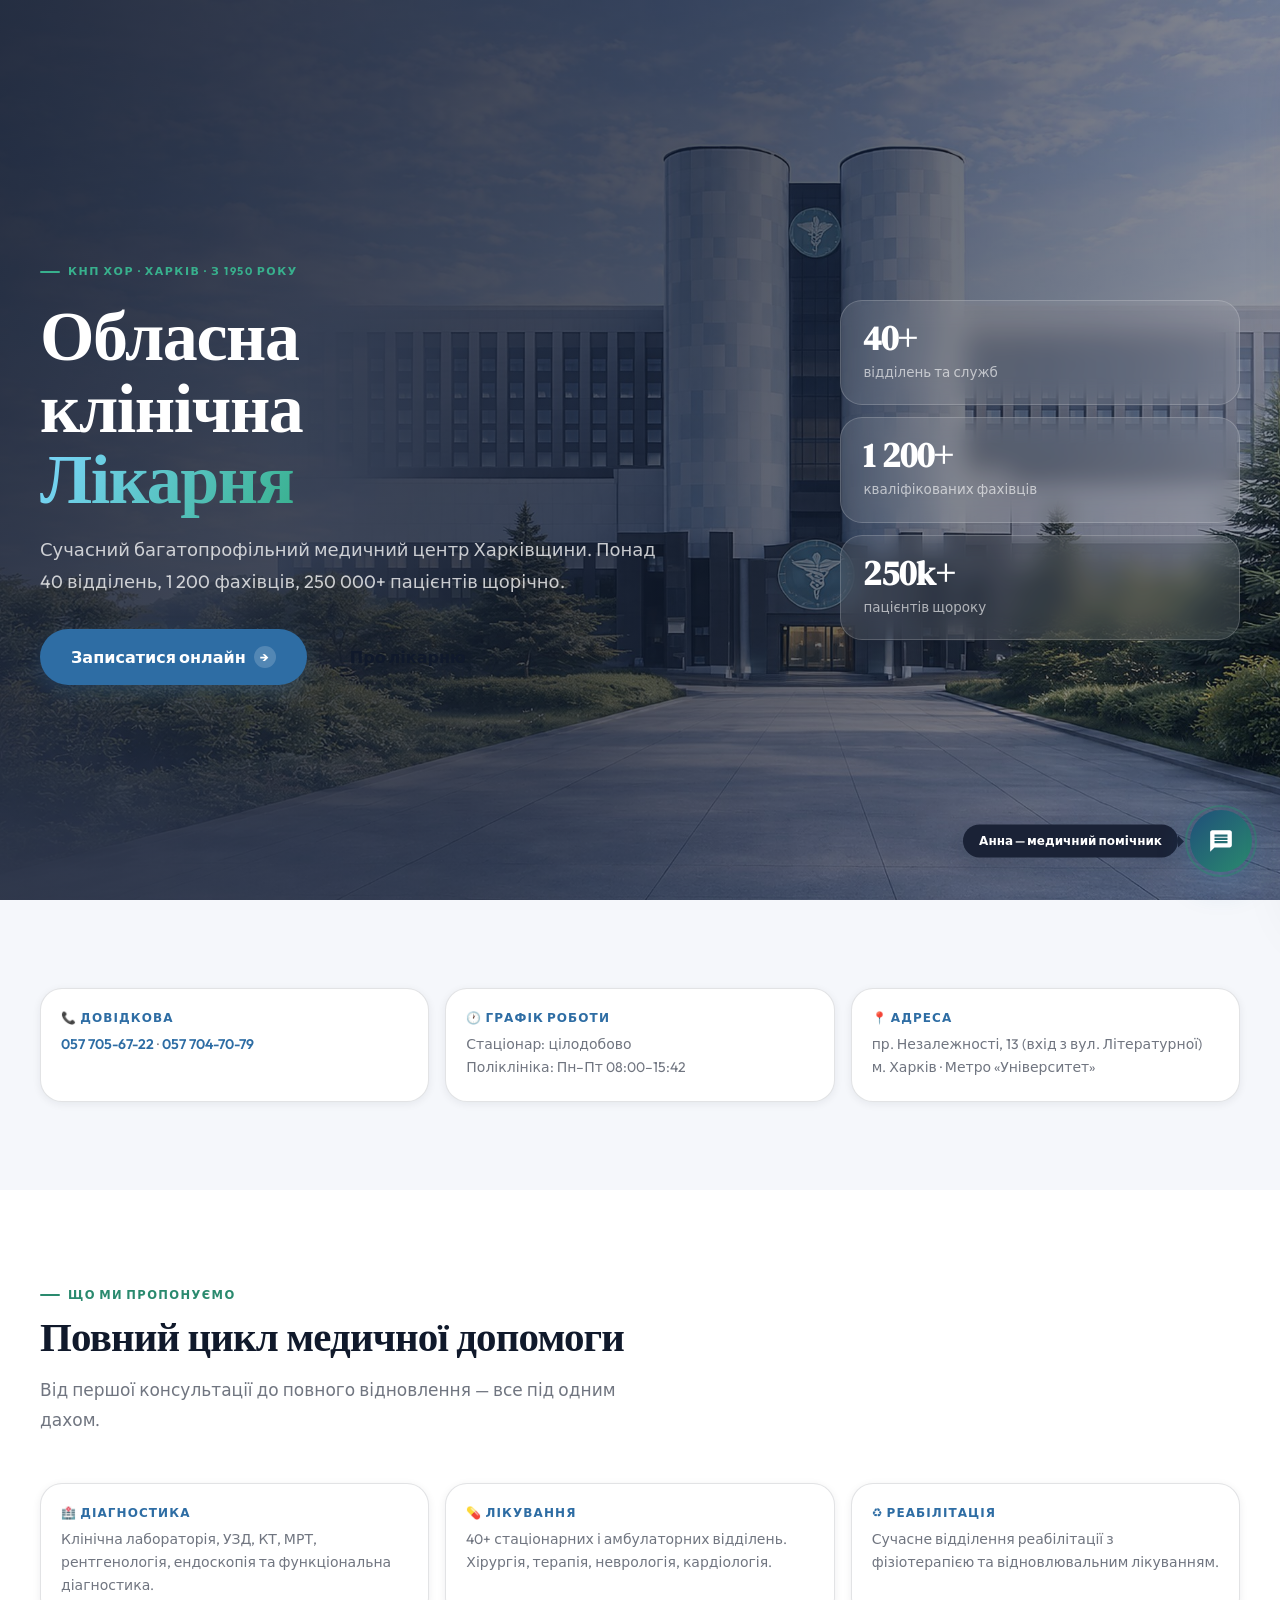
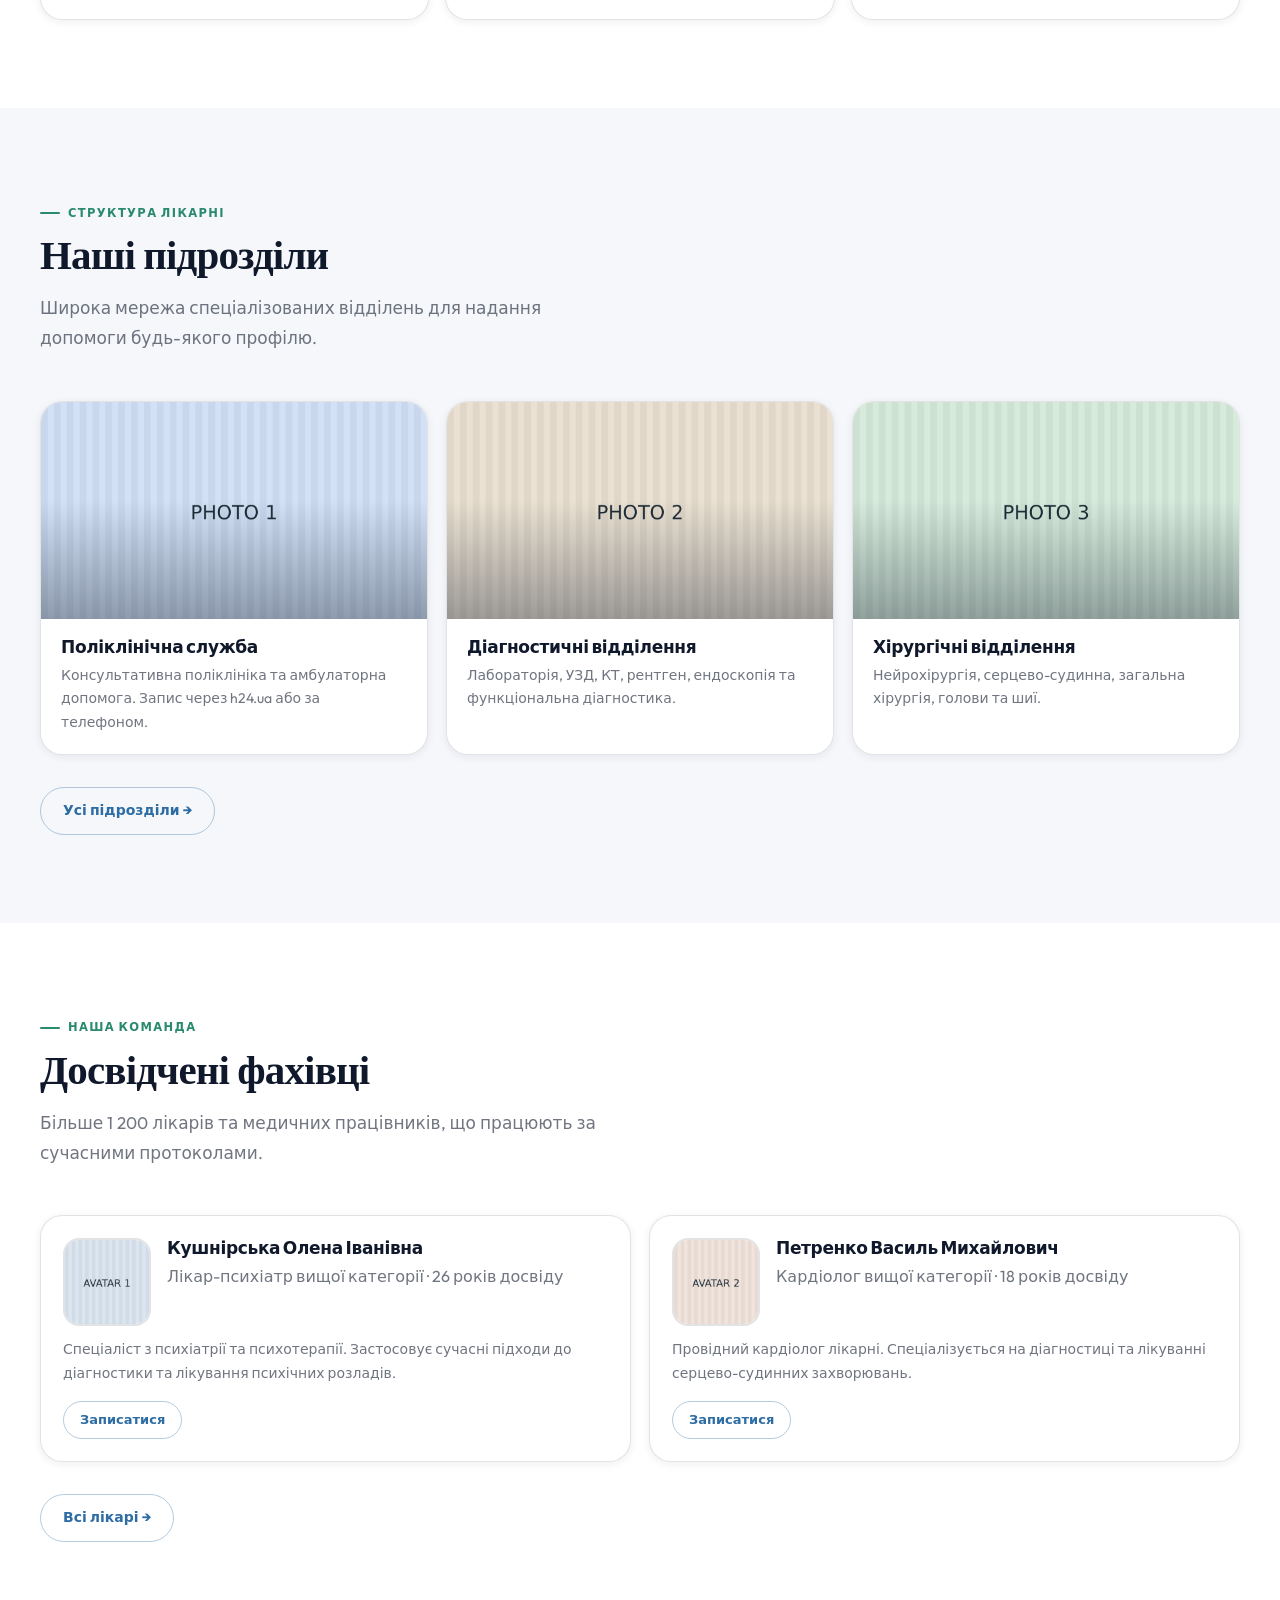
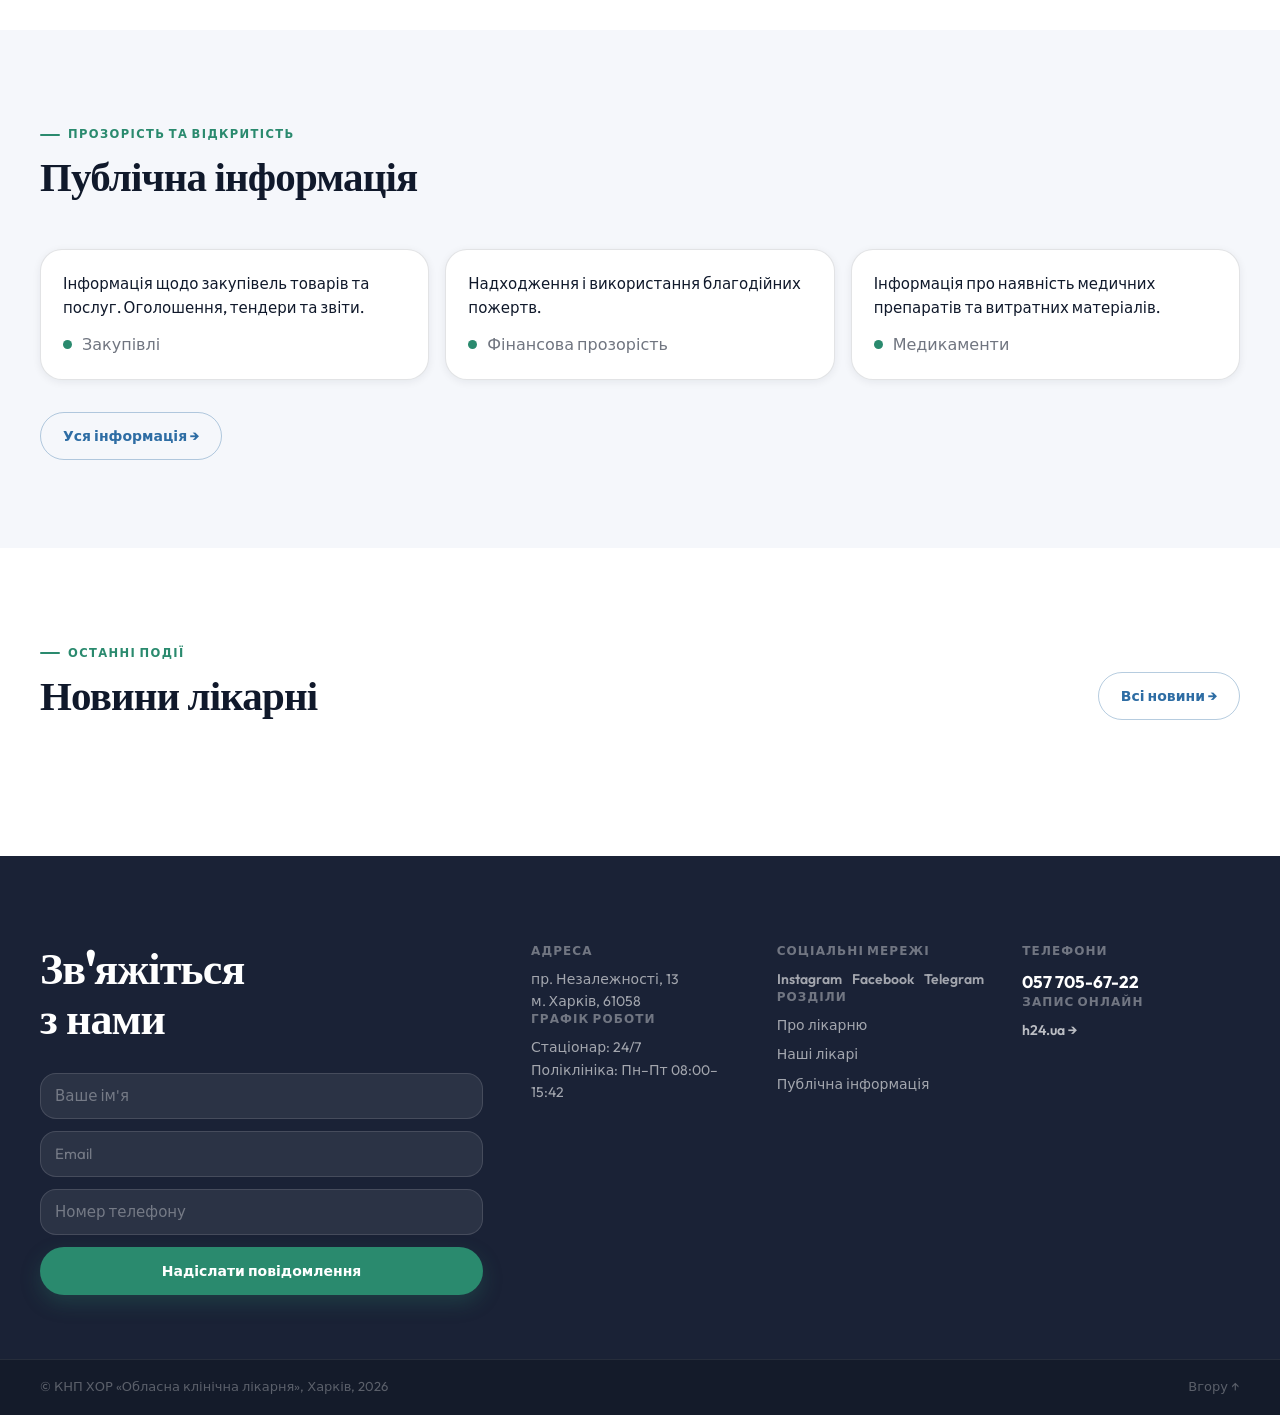
==== index.html @ bc5714e3 "Initial commit" ====
<!doctype html>
<html lang="uk">
<head>
  <meta charset="utf-8">
  <meta name="viewport" content="width=device-width,initial-scale=1">
  <title>Обласна клінічна лікарня — Харків</title>
  <link rel="preconnect" href="https://fonts.googleapis.com">
  <link rel="preconnect" href="https://fonts.gstatic.com" crossorigin>
  <link href="https://fonts.googleapis.com/css2?family=DM+Serif+Display:ital@0;1&family=Outfit:wght@300;400;500;600;700;800&display=swap" rel="stylesheet">
  <style>
/* ═══════════════════════════════════════════════════
   ОКЛ · Харків  |  UI v3.0
   Navy #1a2236 · Steel-blue #2e6da4 · Sage #2a8a6e
   ═══════════════════════════════════════════════════ */
:root {
  --ink:      #10192b; --ink-80:rgba(16,25,43,.80); --ink-60:rgba(16,25,43,.60);
  --ink-30:rgba(16,25,43,.30); --ink-12:rgba(16,25,43,.12); --ink-06:rgba(16,25,43,.06);
  --blue:     #2e6da4; --blue-d:#1f4f7a; --blue-l:#4589c0;
  --blue-10:rgba(46,109,164,.10); --blue-18:rgba(46,109,164,.18);
  --sage:     #2a8a6e; --sage-l:#38b08d; --sage-10:rgba(42,138,110,.10);
  --navy:     #1a2236; --navy-l:#243047;
  --surface:  #f5f7fb; --surface2:#eef2f8; --white:#ffffff;
  --ff-d:'DM Serif Display',Georgia,serif; --ff-b:'Outfit',system-ui,sans-serif;
  --r-sm:10px; --r-md:16px; --r-lg:22px; --r-xl:30px; --r-pill:999px;
  --sh-xs:0 2px 8px rgba(16,25,43,.07); --sh-sm:0 4px 16px rgba(16,25,43,.09);
  --sh-md:0 8px 28px rgba(16,25,43,.12); --sh-lg:0 18px 48px rgba(16,25,43,.16);
  --sh-xl:0 28px 72px rgba(16,25,43,.20);
  --ease:cubic-bezier(.22,.68,0,1.2); --t:.22s;
  --hh:72px; --mw:1200px; --gap:clamp(16px,3.5vw,28px);
}
*,*::before,*::after{box-sizing:border-box}
html{scroll-behavior:smooth;-webkit-text-size-adjust:100%}
body{margin:0;font-family:var(--ff-b);font-size:16px;line-height:1.6;color:var(--ink);background:var(--white);-webkit-font-smoothing:antialiased}
img{max-width:100%;display:block} a{color:inherit;text-decoration:none}
p{margin:0 0 14px} h1,h2,h3,h4{margin:0 0 .5em;line-height:1.15;letter-spacing:-.02em}
button{font-family:var(--ff-b);cursor:pointer} input,textarea{font-family:var(--ff-b)}
.container{width:min(var(--mw),100% - var(--gap)*2);margin-inline:auto}
.section{padding:clamp(48px,7vw,88px) 0}
.section--surface{background:var(--surface)} .section--surface2{background:var(--surface2)}
.section--tight{padding:clamp(32px,4vw,52px) 0}
.section__header{margin-bottom:clamp(28px,4vw,48px)}
.section__kicker{display:inline-flex;align-items:center;gap:8px;font-size:11.5px;font-weight:700;letter-spacing:.12em;text-transform:uppercase;color:var(--sage);margin-bottom:10px}
.section__kicker::before{content:'';display:block;width:20px;height:2px;background:var(--sage);border-radius:2px}
.section__title{font-family:var(--ff-d);font-size:clamp(26px,3.2vw,44px);color:var(--ink);margin:0 0 14px}
.section__lead{font-size:clamp(15px,1.4vw,17px);color:var(--ink-60);max-width:580px;line-height:1.75;margin:0}
.section__cta{margin-top:32px}
.srOnly{position:absolute;left:-10000px;width:1px;height:1px;overflow:hidden}
.muted{color:var(--ink-60)} .mt{margin-top:18px}
.btn{display:inline-flex;align-items:center;justify-content:center;gap:8px;height:48px;padding:0 22px;border-radius:var(--r-pill);font-size:14px;font-weight:700;border:1.5px solid transparent;transition:all var(--t) ease;user-select:none;white-space:nowrap;cursor:pointer}
.btn:active{transform:translateY(1px)}
.btn--primary{background:var(--blue);color:var(--white);box-shadow:0 8px 20px rgba(46,109,164,.28)}
.btn--primary:hover{background:var(--blue-l);box-shadow:0 12px 28px rgba(46,109,164,.36)}
.btn--sage{background:var(--sage);color:var(--white);box-shadow:0 8px 20px rgba(42,138,110,.25)}
.btn--sage:hover{background:var(--sage-l)}
.btn--outline{background:transparent;border-color:rgba(46,109,164,.35);color:var(--blue)}
.btn--outline:hover{background:var(--blue-10);border-color:var(--blue)}
.btn--ghost{background:var(--ink-06);color:var(--ink);border-color:var(--ink-12)}
.btn--ghost:hover{background:var(--ink-12)}
.btn--wide{width:100%;justify-content:center} .btn--sm{height:38px;padding:0 16px;font-size:13px}
.btn--lg{height:56px;padding:0 30px;font-size:16px}
.btn__icon{width:22px;height:22px;border-radius:50%;background:rgba(255,255,255,.18);display:grid;place-items:center;font-size:13px}
/* HEADER */
.siteHeader{position:sticky;top:0;z-index:500;height:var(--hh);background:rgba(255,255,255,.94);backdrop-filter:blur(18px) saturate(1.2);border-bottom:1px solid var(--ink-06);box-shadow:var(--sh-xs);transition:box-shadow var(--t) ease}
.siteHeader.scrolled{box-shadow:var(--sh-sm)}
.siteHeader__inner{height:var(--hh);display:flex;align-items:center;justify-content:space-between;gap:16px}
.siteBrand{display:flex;align-items:center;gap:10px;flex-shrink:0}
.siteBrand__logo{width:44px;height:44px;border-radius:var(--r-sm);background:var(--navy) url('assets/okl_logo.png') center/72% no-repeat;border:1px solid var(--ink-12);flex-shrink:0}
.siteBrand__text{font-family:var(--ff-d);font-size:16px;color:var(--ink);letter-spacing:-.01em;line-height:1.2}
@media(max-width:600px){.siteBrand__text{display:none}}
.topNav{display:flex;gap:2px;align-items:center}
.topNav a{color:var(--ink-80);font-weight:600;font-size:13.5px;padding:7px 11px;border-radius:var(--r-sm);transition:all var(--t) ease}
.topNav a:hover,.topNav a.is-active{color:var(--blue);background:var(--blue-10)}
@media(max-width:960px){.topNav{display:none}}
.siteHeader__actions{display:flex;align-items:center;gap:10px}
.searchBtn{height:36px;padding:0 14px;border-radius:var(--r-pill);border:1.5px solid var(--ink-12);background:var(--surface);color:var(--ink-60);font-size:13px;font-weight:600;display:inline-flex;align-items:center;gap:7px;transition:all var(--t) ease}
.searchBtn:hover{border-color:var(--blue-18);color:var(--blue);background:var(--blue-10)}
.navBtn{width:44px;height:44px;border-radius:var(--r-md);border:1.5px solid var(--ink-12);background:var(--surface);display:grid;place-items:center;transition:all var(--t) ease}
.navBtn:hover{background:var(--surface2);border-color:var(--ink-30)}
.navBtn__icon{font-size:22px;color:var(--ink);line-height:1}
/* DRAWER */
.navOverlay{position:fixed;inset:0;background:rgba(16,25,43,.46);backdrop-filter:blur(8px);z-index:9998;opacity:0;transition:opacity var(--t) ease;pointer-events:none}
.navOverlay.visible{opacity:1;pointer-events:auto}
.navDrawer{position:fixed;top:10px;right:10px;bottom:10px;width:min(460px,calc(100vw - 20px));background:rgba(255,255,255,.97);backdrop-filter:blur(24px);border:1px solid var(--ink-12);border-radius:var(--r-xl);box-shadow:var(--sh-xl);z-index:9999;transform:translateX(110%);transition:transform .38s var(--ease);display:grid;grid-template-rows:auto auto auto 1fr auto;overflow:hidden}
.navDrawer.isOpen{transform:translateX(0)}
.navDrawer__top{display:flex;align-items:center;justify-content:space-between;padding:14px 16px 12px;border-bottom:1px solid var(--ink-06)}
.navDrawer__title{display:flex;align-items:center;gap:12px}
.navDrawer__logo{width:40px;height:40px;border-radius:var(--r-sm);background:var(--navy) url('assets/okl_logo.png') center/72% no-repeat;border:1px solid var(--ink-12);flex-shrink:0}
.navDrawer__name{font-weight:800;font-size:14px;color:var(--ink)} .navDrawer__sub{color:var(--ink-60);font-size:12px}
.navClose{width:44px;height:44px;border-radius:var(--r-md);border:1.5px solid var(--ink-12);background:var(--surface);display:grid;place-items:center;font-size:18px;transition:all var(--t) ease}
.navClose:hover{background:var(--surface2)}
.navDrawer__search{padding:12px 16px;border-bottom:1px solid var(--ink-06)}
.navDrawer__search input{width:100%;height:44px;border-radius:var(--r-md);border:1.5px solid var(--ink-12);padding:0 14px;font-size:14px;background:var(--surface);outline:none;transition:all var(--t) ease}
.navDrawer__search input:focus{border-color:rgba(46,109,164,.45);box-shadow:0 0 0 3px var(--blue-10)}
#navQuick{display:flex;gap:8px;flex-wrap:wrap;padding:12px 16px 14px;border-bottom:1px solid var(--ink-06)}
.chip{padding:8px 14px;border-radius:var(--r-pill);background:var(--blue-10);border:1.5px solid var(--blue-18);color:var(--blue);font-weight:700;font-size:12px;text-decoration:none;transition:all var(--t) ease;display:inline-block}
.chip:hover{background:var(--blue);color:var(--white);border-color:var(--blue)} .chip.isActive{background:var(--blue);color:var(--white);border-color:var(--blue)}
.chip--ghost{background:var(--surface);border-color:var(--ink-12);color:var(--ink-60)} .chip--ghost:hover{background:var(--surface2);color:var(--ink)} .ai-chip{cursor:pointer}
.navList{overflow:auto;padding:10px 10px 14px}
.navLink,.navGroup{width:100%;display:flex;align-items:center;justify-content:space-between;gap:10px;padding:11px 12px;border-radius:var(--r-md);border:1.5px solid transparent;background:transparent;font-weight:700;font-size:15px;color:var(--ink);text-align:left;text-decoration:none;transition:all var(--t) ease}
.navLink:hover,.navGroup:hover{background:var(--blue-10);border-color:var(--blue-18);color:var(--blue)}
.navLink.isActive,.navSub a.isActive{background:var(--blue-10);border-color:var(--blue-18);color:var(--blue)}
.navGroup.isActiveGroup{background:var(--sage-10);border-color:rgba(42,138,110,.18)}
.chev{opacity:.5;transition:transform var(--t) ease;font-size:11px} .navGroup.isOpen .chev{transform:rotate(180deg);opacity:.8}
.navSub{height:0;overflow:hidden;margin:0 8px 6px;border-radius:var(--r-md);background:var(--surface);border:1.5px solid var(--ink-06);transition:height .3s ease}
.navSub__inner{padding:6px}
.navSub a{display:block;padding:9px 11px;border-radius:var(--r-sm);color:var(--ink-80);font-weight:600;font-size:14px;transition:all var(--t) ease}
.navSub a:hover{background:var(--blue-10);color:var(--blue)}
.navDrawer__bottom{padding:10px 16px 14px;border-top:1px solid var(--ink-06)} .navHint{color:var(--ink-30);font-size:12px}
@media(max-width:520px){.navDrawer{top:6px;right:6px;left:6px;bottom:6px;width:auto;border-radius:var(--r-lg)}}
/* HERO */
.hero-main{position:relative;min-height:100svh;overflow:hidden;display:flex;align-items:center;color:var(--white)}
.hero-main__bg{position:absolute;inset:0;background:url('assets/bg_logo.png') center/cover no-repeat}
.hero-main__bg::before{content:'';position:absolute;inset:0;background:linear-gradient(110deg,rgba(16,25,43,.88) 0%,rgba(16,25,43,.72) 50%,rgba(16,25,43,.35) 100%)}
.hero-main__content{position:relative;z-index:2;display:grid;grid-template-columns:1fr .52fr;gap:32px;align-items:center;padding:120px 0 80px}
.hero-main__panel{max-width:640px}
.hero-main__kicker{display:inline-flex;align-items:center;gap:8px;font-size:11px;font-weight:700;letter-spacing:.14em;text-transform:uppercase;color:var(--sage-l);margin-bottom:20px}
.hero-main__kicker::before{content:'';width:20px;height:2px;background:var(--sage-l);border-radius:2px;display:block}
.hero-main__title{font-family:var(--ff-d);margin:0 0 20px;font-size:clamp(38px,5.5vw,70px);line-height:1.02;color:var(--white)}
.hero-main__accent{background:linear-gradient(120deg,#7dd8ff 0%,var(--sage-l) 100%);-webkit-background-clip:text;background-clip:text;color:transparent}
.hero-main__lead{margin:0 0 32px;font-size:clamp(15px,1.6vw,18px);color:rgba(255,255,255,.76);line-height:1.75}
.hero-main__actions{display:flex;gap:12px;align-items:center;flex-wrap:wrap}
.hero-main__stats{display:grid;gap:12px}
.hero-main__stat{padding:20px 22px;border-radius:var(--r-lg);background:rgba(255,255,255,.10);border:1px solid rgba(255,255,255,.18);backdrop-filter:blur(12px);transition:transform var(--t) ease,background var(--t) ease}
.hero-main__stat:hover{transform:translateX(-5px);background:rgba(255,255,255,.18)}
.hero-main__stat b{display:block;font-family:var(--ff-d);font-size:34px;color:var(--white);line-height:1;margin-bottom:4px}
.hero-main__stat span{font-size:13.5px;color:rgba(255,255,255,.62)}
@media(max-width:960px){.hero-main__content{grid-template-columns:1fr}.hero-main__stats{grid-template-columns:repeat(3,1fr)}}
@media(max-width:640px){.hero-main__content{padding:90px 0 56px}.hero-main__stats{grid-template-columns:1fr}.hero-main__actions{flex-direction:column}.hero-main__actions .btn{width:100%;justify-content:center}}
/* CARDS */
.section-grid{display:grid;grid-template-columns:repeat(3,1fr);gap:16px}
@media(max-width:860px){.section-grid{grid-template-columns:1fr}}
.info-card{border:1.5px solid var(--ink-12);border-radius:var(--r-lg);background:var(--white);padding:22px 20px;box-shadow:var(--sh-xs);transition:all var(--t) ease}
.info-card:hover{transform:translateY(-4px);box-shadow:var(--sh-md);border-color:var(--blue-18)}
.info-card h3{font-size:12px;font-weight:700;letter-spacing:.09em;text-transform:uppercase;color:var(--blue);margin:0 0 8px}
.info-card p{margin:0;color:var(--ink-60);font-size:14px;line-height:1.65} .info-card a{color:var(--blue);font-weight:600} .info-card a:hover{text-decoration:underline}
.gridIconCards{display:grid;grid-template-columns:repeat(4,1fr);gap:14px}
@media(max-width:1100px){.gridIconCards{grid-template-columns:repeat(3,1fr)}} @media(max-width:860px){.gridIconCards{grid-template-columns:repeat(2,1fr)}}
.iconCard{border:1.5px solid var(--ink-12);border-radius:var(--r-lg);padding:26px 18px;min-height:170px;display:flex;flex-direction:column;align-items:center;justify-content:center;gap:13px;background:var(--white);transition:all var(--t) ease;cursor:pointer}
.iconCard:hover{border-color:var(--blue-18);box-shadow:var(--sh-md),0 0 0 4px var(--blue-10);transform:translateY(-4px)}
.iconCard img{width:58px;height:58px;opacity:.7;transition:all var(--t) ease} .iconCard img.is-muted{filter:grayscale(1) brightness(.25)}
.iconCard h3{font-size:13.5px;text-align:center;max-width:150px;color:var(--ink);margin:0}
.serviceCards{display:grid;grid-template-columns:repeat(3,1fr);gap:18px}
@media(max-width:1100px){.serviceCards{grid-template-columns:repeat(2,1fr)}} @media(max-width:640px){.serviceCards{grid-template-columns:1fr}}
.serviceCard{border:1.5px solid var(--ink-12);border-radius:var(--r-lg);overflow:hidden;background:var(--white);box-shadow:var(--sh-xs);transition:all var(--t) ease}
.serviceCard:hover{transform:translateY(-5px);box-shadow:var(--sh-lg);border-color:var(--blue-18)}
.serviceCard__img{aspect-ratio:16/9;overflow:hidden;position:relative}
.serviceCard__img::after{content:'';position:absolute;inset:0;background:linear-gradient(to top,rgba(16,25,43,.35) 0%,transparent 55%)}
.serviceCard__img img{width:100%;height:100%;object-fit:cover;transition:transform .5s ease}
.serviceCard:hover .serviceCard__img img{transform:scale(1.05)}
.serviceCard__body{padding:18px 20px 20px} .serviceCard__body h3{font-size:17px;color:var(--ink);margin-bottom:8px}
.serviceCard__body p{color:var(--ink-60);margin:0;font-size:14px;line-height:1.65}
.deptFilter{display:flex;flex-wrap:wrap;gap:8px;margin:0 0 24px}
.deptFilter__btn{height:36px;padding:0 18px;border-radius:var(--r-pill);border:1.5px solid var(--ink-12);background:var(--white);color:var(--ink-60);font-size:13px;font-weight:700;transition:all var(--t) ease}
.deptFilter__btn:hover{border-color:var(--blue-18);color:var(--blue);background:var(--blue-10)} .deptFilter__btn.is-active{background:var(--blue);border-color:var(--blue);color:var(--white)}
/* DOCTORS */
.doctorSearch{display:flex;gap:12px;flex-wrap:wrap;margin-bottom:24px;align-items:center}
.doctorSearch__input{flex:1;min-width:200px;height:46px;border:1.5px solid var(--ink-12);border-radius:var(--r-md);padding:0 16px;font-size:15px;outline:none;transition:all var(--t) ease}
.doctorSearch__input:focus{border-color:var(--blue-l);box-shadow:0 0 0 3px var(--blue-10)}
.doctorsGrid{display:grid;grid-template-columns:repeat(auto-fill,minmax(280px,1fr));gap:18px}
.doctorCard{border:1.5px solid var(--ink-12);border-radius:var(--r-lg);background:var(--white);overflow:hidden;box-shadow:var(--sh-xs);transition:all var(--t) ease;display:flex;flex-direction:column}
.doctorCard:hover{transform:translateY(-5px);box-shadow:var(--sh-lg);border-color:var(--blue-18)}
.doctorCard[hidden]{display:none}
.doctorCard__photo{aspect-ratio:3/2.2;overflow:hidden;background:linear-gradient(135deg,var(--blue-10),var(--sage-10));display:flex;align-items:center;justify-content:center;position:relative}
.doctorCard__photo img{width:100%;height:100%;object-fit:cover;object-position:top}
.doctor-initials{width:90px;height:90px;border-radius:50%;background:linear-gradient(135deg,var(--blue),var(--sage));display:flex;align-items:center;justify-content:center;font-size:34px;font-weight:800;color:var(--white)}
.doctorCard__dept{position:absolute;bottom:10px;left:10px;padding:5px 10px;border-radius:var(--r-pill);background:rgba(16,25,43,.72);backdrop-filter:blur(8px);color:var(--white);font-size:11px;font-weight:700}
.doctorCard__body{padding:18px 18px 20px;flex:1;display:flex;flex-direction:column}
.doctorCard__name{font-size:16px;font-weight:700;color:var(--ink);margin-bottom:4px}
.doctorCard__spec{font-size:13px;color:var(--blue);font-weight:600;margin-bottom:10px}
.doctorCard__info{font-size:13px;color:var(--ink-60);line-height:1.6;flex:1} .doctorCard__actions{margin-top:14px}
/* TEAM */
.teamGrid{display:grid;grid-template-columns:repeat(2,1fr);gap:18px}
@media(max-width:860px){.teamGrid{grid-template-columns:1fr}}
.teamCard{border:1.5px solid var(--ink-12);border-radius:var(--r-lg);background:var(--white);padding:22px;box-shadow:var(--sh-xs);transition:all var(--t) ease}
.teamCard:hover{box-shadow:var(--sh-md);border-color:var(--blue-18)}
.teamCard__top{display:grid;grid-template-columns:88px 1fr;gap:16px;align-items:start;margin-bottom:12px}
.teamCard__top h3{font-size:17px;color:var(--ink);margin-bottom:6px} .teamCard__text{color:var(--ink-60);font-size:14px;line-height:1.65;margin-bottom:16px}
.avatar{width:88px;height:88px;border-radius:var(--r-md);object-fit:cover;border:2px solid var(--ink-12)}
@media(max-width:500px){.teamCard__top{grid-template-columns:72px 1fr}.avatar{width:72px;height:72px}}
/* ADMIN */
.adminGrid{display:grid;grid-template-columns:repeat(auto-fill,minmax(230px,1fr));gap:20px}
.adminCard{border:1.5px solid var(--ink-12);border-radius:var(--r-lg);background:var(--white);overflow:hidden;box-shadow:var(--sh-xs);transition:all var(--t) ease;text-align:center}
.adminCard:hover{box-shadow:var(--sh-md);border-color:var(--blue-18);transform:translateY(-3px)}
.adminCard__photo{height:200px;overflow:hidden;background:linear-gradient(135deg,var(--navy) 0%,var(--blue-d) 100%);display:flex;align-items:center;justify-content:center}
.adminCard__photo img{width:100%;height:100%;object-fit:cover;object-position:top}
.admin-initials{width:80px;height:80px;border-radius:50%;background:rgba(255,255,255,.18);display:flex;align-items:center;justify-content:center;font-size:30px;font-weight:800;color:var(--white)}
.adminCard__body{padding:16px 18px 20px} .adminCard__name{font-size:15px;font-weight:700;color:var(--ink);margin-bottom:4px}
.adminCard__role{font-size:12px;color:var(--blue);font-weight:600;margin-bottom:8px;line-height:1.4} .adminCard__phone{font-size:13px;color:var(--ink-60)} .adminCard__phone a{color:var(--blue);font-weight:600}
/* INNER */
.split{display:grid;grid-template-columns:1.1fr .9fr;gap:28px;align-items:start}
@media(max-width:860px){.split{grid-template-columns:1fr}}
.list-check{list-style:none;padding:0;margin:0;display:grid;gap:10px}
.list-check li{position:relative;padding-left:26px;color:var(--ink-60);font-size:15px;line-height:1.65}
.list-check li::before{content:"✓";position:absolute;left:0;top:0;color:var(--sage);font-weight:800}
.stats{display:grid;grid-template-columns:repeat(3,1fr);gap:16px}
@media(max-width:640px){.stats{grid-template-columns:1fr}}
.stat{padding:18px;border-radius:var(--r-md);background:var(--white);border:1.5px solid var(--ink-12)}
.stat b{font-family:var(--ff-d);font-size:28px;color:var(--blue);display:block;margin-bottom:4px}
.timeline{display:grid;gap:12px}
.timeline__item{padding:14px 18px;background:var(--white);border:1.5px solid var(--ink-12);border-left:3px solid var(--blue);border-radius:0 var(--r-sm) var(--r-sm) 0}
.pill{display:inline-flex;align-items:center;gap:6px;padding:5px 12px;border-radius:var(--r-pill);background:var(--blue-10);color:var(--blue);font-size:12px;font-weight:700}
.linksList{margin-top:24px;border-top:1px solid var(--ink-06)}
.linkRow{display:flex;align-items:center;justify-content:space-between;padding:17px 8px;border-bottom:1px solid var(--ink-06);font-size:16px;font-weight:500;color:var(--ink);transition:all var(--t) ease}
.linkRow:hover{color:var(--blue);padding-left:18px} .linkRow span:first-child{flex:1}
.arrow{font-size:20px;opacity:.4;transition:all var(--t) ease} .linkRow:hover .arrow{opacity:1;transform:translateX(4px)}
.reviews{display:grid;grid-template-columns:repeat(3,1fr);gap:16px}
@media(max-width:1100px){.reviews{grid-template-columns:repeat(2,1fr)}} @media(max-width:700px){.reviews{grid-template-columns:1fr}}
.reviewCard{border:1.5px solid var(--ink-12);border-radius:var(--r-lg);padding:22px;background:var(--white);box-shadow:var(--sh-xs);transition:all var(--t) ease}
.reviewCard:hover{transform:translateY(-3px);box-shadow:var(--sh-md);border-color:var(--blue-18)}
.reviewCard p{color:var(--ink);font-weight:500;font-size:15px;margin:0 0 12px}
.reviewMeta{display:flex;align-items:center;gap:10px} .reviewMeta .dot{width:9px;height:9px;border-radius:50%;background:var(--sage);flex-shrink:0}
/* PAGE HERO */
.page-hero{padding:clamp(40px,6vw,72px) 0 clamp(28px,4vw,44px);background:var(--surface);border-bottom:1px solid var(--ink-06);position:relative;overflow:hidden}
.page-hero::before{content:'';position:absolute;top:-80px;right:-80px;width:420px;height:420px;border-radius:50%;background:radial-gradient(circle,rgba(46,109,164,.06) 0%,transparent 70%)}
.page-hero__title{font-family:var(--ff-d);font-size:clamp(28px,3.5vw,46px);color:var(--ink);margin:0 0 12px}
.page-hero__lead{font-size:17px;color:var(--ink-60);max-width:820px;line-height:1.75;margin:0}
.breadcrumbs{display:flex;gap:8px;font-size:13px;color:var(--ink-30);margin-bottom:14px;flex-wrap:wrap}
.breadcrumbs a{color:var(--blue);font-weight:600} .breadcrumbs a:hover{text-decoration:underline}
/* ACCORDION */
.accordion{border:1.5px solid var(--ink-12);border-radius:var(--r-lg);overflow:hidden}
.accordion__item{border-bottom:1px solid var(--ink-06)} .accordion__item:last-child{border-bottom:0}
.accordion__trigger{width:100%;display:flex;align-items:center;justify-content:space-between;gap:16px;padding:18px 20px;background:var(--white);border:0;font-size:16px;font-weight:600;text-align:left;color:var(--ink);transition:background var(--t) ease;cursor:pointer}
.accordion__trigger:hover{background:var(--surface)} .accordion__icon{font-size:22px;line-height:1;color:var(--ink-30);transition:transform var(--t) ease;flex-shrink:0}
.accordion__item.is-open .accordion__icon{transform:rotate(45deg);color:var(--blue)}
.accordion__body{display:none;padding:0 20px 18px;color:var(--ink-60);font-size:15px;line-height:1.75}
.accordion__item.is-open .accordion__body{display:block}
/* TABLE */
.table-wrap{border-radius:var(--r-md);overflow:auto;border:1.5px solid var(--ink-12);box-shadow:var(--sh-xs)}
.table{width:100%;border-collapse:collapse;background:var(--white)}
.table th,.table td{padding:13px 16px;border-bottom:1px solid var(--ink-06);text-align:left}
.table th{background:var(--surface);font-size:12px;font-weight:700;text-transform:uppercase;letter-spacing:.06em;color:var(--ink-60)}
.table tr:hover td{background:var(--surface)} .table tr:last-child td{border-bottom:0}
/* CONTACT BLOCK */
.contact{background:var(--navy);color:var(--white)}
.contact__inner{display:grid;grid-template-columns:1fr 1.6fr;gap:48px;padding:clamp(48px,7vw,88px) 0 clamp(32px,5vw,64px)}
.contact__left h2{font-family:var(--ff-d);font-size:clamp(28px,3.5vw,44px);margin:0 0 28px;color:var(--white)}
@media(max-width:860px){.contact__inner{grid-template-columns:1fr}}
.contact__cols{display:grid;grid-template-columns:repeat(3,1fr);gap:28px;align-items:start}
@media(max-width:700px){.contact__cols{grid-template-columns:1fr 1fr}} @media(max-width:480px){.contact__cols{grid-template-columns:1fr}}
.col h3{font-size:12px;font-weight:700;letter-spacing:.09em;text-transform:uppercase;color:rgba(255,255,255,.38);margin:0 0 10px}
.col p,.col ul{color:rgba(255,255,255,.6);font-size:14px;margin:0} .col ul{list-style:none;padding:0;display:grid;gap:7px}
.col ul li a{color:rgba(255,255,255,.6);transition:color var(--t) ease} .col ul li a:hover{color:var(--white)}
.col .phone a{font-size:17px;font-weight:700;color:var(--white)}
.col .linksInline{display:flex;gap:10px;flex-wrap:wrap}
.col .linksInline a{color:rgba(255,255,255,.6);font-weight:600;font-size:14px;transition:color var(--t) ease} .col .linksInline a:hover{color:var(--white)}
.form{display:grid;gap:12px}
.field input{width:100%;height:46px;background:rgba(255,255,255,.08);border:1.5px solid rgba(255,255,255,.12);border-radius:var(--r-md);color:var(--white);padding:0 14px;font-size:15px;font-family:var(--ff-b);outline:none;transition:all var(--t) ease}
.field input::placeholder{color:rgba(255,255,255,.35)} .field input:focus{background:rgba(255,255,255,.12);border-color:rgba(255,255,255,.28)}
.contact__bottom{background:rgba(0,0,0,.22);padding:16px 0 18px;border-top:1px solid rgba(255,255,255,.08)}
.bottomRow{display:flex;align-items:center;justify-content:space-between;gap:16px;flex-wrap:wrap}
.bottomRow span,.bottomRow a{font-size:13px;color:rgba(255,255,255,.3)} .bottomRow a:hover{color:rgba(255,255,255,.6)}
/* FOOTER */
.site-footer{background:var(--navy);color:var(--white);padding:clamp(48px,7vw,80px) 0 0}
.footer__inner{display:grid;grid-template-columns:1.2fr 1fr 1fr 1fr;gap:40px;align-items:start;padding-bottom:clamp(32px,4vw,56px)}
@media(max-width:1100px){.footer__inner{grid-template-columns:1fr 1fr 1fr}} @media(max-width:800px){.footer__inner{grid-template-columns:1fr 1fr;gap:28px}} @media(max-width:500px){.footer__inner{grid-template-columns:1fr;gap:24px}}
.footer__logo-wrap{display:flex;align-items:center;gap:12px;margin-bottom:16px}
.footer__logo-img{width:50px;height:50px;border-radius:var(--r-sm);background:var(--navy-l) url('assets/okl_logo.png') center/76% no-repeat;border:1px solid rgba(255,255,255,.12);flex-shrink:0}
.footer__brand-name{font-family:var(--ff-d);font-size:16px;color:var(--white);line-height:1.25} .footer__brand-sub{font-size:12px;color:rgba(255,255,255,.35);margin-top:3px}
.footer__desc{font-size:14px;color:rgba(255,255,255,.52);line-height:1.7;margin-bottom:18px}
.footer__socials{display:flex;gap:10px}
.footer__social{width:36px;height:36px;border-radius:50%;background:rgba(255,255,255,.08);border:1px solid rgba(255,255,255,.12);color:rgba(255,255,255,.55);font-size:13px;font-weight:700;display:grid;place-items:center;transition:all var(--t) ease;text-decoration:none}
.footer__social:hover{background:var(--blue);border-color:var(--blue);color:var(--white)}
.footer__col h4{font-size:11.5px;font-weight:700;letter-spacing:.10em;text-transform:uppercase;color:rgba(255,255,255,.38);margin:0 0 16px}
.footer__col ul{list-style:none;margin:0;padding:0;display:grid;gap:9px} .footer__col ul li a{color:rgba(255,255,255,.62);font-size:14px;transition:color var(--t) ease} .footer__col ul li a:hover{color:var(--white)}
.footer__contact-item{display:flex;flex-direction:column;gap:2px;margin-bottom:12px}
.footer__contact-item .label{font-size:11px;font-weight:700;letter-spacing:.08em;text-transform:uppercase;color:rgba(255,255,255,.32)}
.footer__contact-item a,.footer__contact-item span{font-size:14px;color:rgba(255,255,255,.68);transition:color var(--t) ease} .footer__contact-item a:hover{color:var(--white)}
.footer__bottom{border-top:1px solid rgba(255,255,255,.08);padding:16px 0 18px;background:rgba(0,0,0,.18)}
.footer__bottom-inner{display:flex;align-items:center;justify-content:space-between;gap:16px;flex-wrap:wrap}
.footer__bottom-inner span,.footer__bottom-inner a{font-size:13px;color:rgba(255,255,255,.28)} .footer__bottom-inner a:hover{color:rgba(255,255,255,.6)}
/* MISC */
.scrollTop{position:fixed;left:20px;bottom:20px;z-index:1200;width:42px;height:42px;border:0;border-radius:var(--r-sm);background:var(--navy);color:var(--white);font-size:18px;display:none;box-shadow:var(--sh-md);transition:all var(--t) ease}
.scrollTop.is-visible{display:inline-flex;align-items:center;justify-content:center} .scrollTop:hover{transform:translateY(-3px);box-shadow:var(--sh-lg)}
.reveal{opacity:0;transform:translateY(22px);transition:opacity .6s ease,transform .6s ease} .reveal.isIn{opacity:1;transform:translateY(0)}
/* SEARCH */
.siteSearch{position:fixed;inset:0;display:none;z-index:1200} .siteSearch.is-open{display:block}
.siteSearch__overlay{position:absolute;inset:0;background:rgba(16,25,43,.52);backdrop-filter:blur(4px)}
.siteSearch__panel{position:relative;width:min(760px,92vw);margin:7vh auto 0;background:var(--white);border-radius:var(--r-xl);border:1.5px solid var(--ink-12);box-shadow:var(--sh-xl);padding:20px 20px 16px}
.siteSearch__head{display:flex;align-items:center;justify-content:space-between;gap:16px;margin-bottom:12px}
.siteSearch__head h3{margin:0;font-family:var(--ff-d);font-size:20px}
.siteSearch__close{width:34px;height:34px;border-radius:var(--r-pill);border:1.5px solid var(--ink-12);background:var(--surface);cursor:pointer}
.siteSearch__input{width:100%;height:50px;border-radius:var(--r-md);border:1.5px solid var(--ink-12);padding:0 16px;font-size:16px;outline:none;font-family:var(--ff-b)}
.siteSearch__input:focus{border-color:rgba(46,109,164,.45);box-shadow:0 0 0 4px var(--blue-10)}
.siteSearch__meta{margin:12px 0 8px;font-size:13px;color:var(--ink-30)}
.siteSearch__results{max-height:54vh;overflow:auto;display:grid;gap:10px;padding-right:4px}
.siteSearch__result{border:1.5px solid var(--ink-12);border-radius:var(--r-md);padding:14px;background:var(--white);transition:all var(--t) ease}
.siteSearch__result:hover{border-color:var(--blue-18);background:var(--surface)}
.siteSearch__result h4{margin:0 0 5px;font-size:15px} .siteSearch__result p{margin:0;color:var(--ink-60);font-size:13px}
/* AI */
#ai-trigger{position:fixed;bottom:28px;right:28px;z-index:1200}
.ai-fab{width:62px;height:62px;border-radius:50%;border:none;cursor:pointer;background:linear-gradient(135deg,var(--blue-d),var(--sage));display:flex;align-items:center;justify-content:center;box-shadow:0 10px 32px rgba(46,109,164,.38);transition:all var(--t) ease;position:relative}
.ai-fab:hover{transform:scale(1.08);box-shadow:0 14px 40px rgba(46,109,164,.48)} .ai-fab svg{width:26px;height:26px;fill:var(--white)}
.ai-ring{position:absolute;inset:-5px;border-radius:50%;border:2px solid rgba(42,138,110,.5);animation:aiRing 2.5s ease-in-out infinite;pointer-events:none}
.ai-badge{position:absolute;right:74px;top:50%;transform:translateY(-50%);background:var(--navy);color:var(--white);border-radius:var(--r-pill);padding:7px 16px;white-space:nowrap;font-size:12px;font-weight:600;box-shadow:var(--sh-md)}
.ai-badge::after{content:'';position:absolute;right:-6px;top:50%;transform:translateY(-50%);border:6px solid transparent;border-left-color:var(--navy);border-right:none}
#ai-panel{position:fixed;bottom:104px;right:28px;z-index:1199;width:380px;max-width:calc(100vw - 32px);max-height:82vh;background:var(--white);border:1.5px solid var(--ink-12);border-radius:var(--r-xl);box-shadow:var(--sh-xl);display:none;overflow:hidden;flex-direction:column}
#ai-panel.open{display:flex;animation:aiUp .28s var(--ease)}
.ai-hdr{background:linear-gradient(135deg,var(--navy),var(--blue-d));padding:18px 20px;display:flex;align-items:center;gap:13px;flex-shrink:0}
.ai-av{width:42px;height:42px;border-radius:50%;background:linear-gradient(135deg,var(--blue-l),var(--sage));color:var(--white);display:flex;align-items:center;justify-content:center;font-weight:800;font-size:16px;flex-shrink:0}
.ai-hdr-txt strong{display:block;color:var(--white);font-size:15px;margin-bottom:3px} .ai-hdr-txt span{color:rgba(255,255,255,.58);font-size:12px;display:flex;align-items:center;gap:5px}
.ai-dot{width:7px;height:7px;background:var(--sage-l);border-radius:50%;animation:aiPulse 2s infinite;display:inline-block}
.ai-x{margin-left:auto;width:32px;height:32px;border-radius:var(--r-sm);border:none;background:rgba(255,255,255,.12);color:var(--white);font-size:16px;transition:background var(--t) ease} .ai-x:hover{background:rgba(255,255,255,.22)}
.ai-warn{background:rgba(212,160,23,.08);color:#7a5200;border-bottom:1px solid rgba(212,160,23,.16);padding:9px 16px;font-size:12px;line-height:1.45;text-align:center}
.ai-msgs{flex:1;overflow:auto;padding:16px;display:flex;flex-direction:column;gap:12px}
.msg{display:flex;gap:10px;max-width:90%} .msg.user{margin-left:auto;flex-direction:row-reverse}
.bubble{padding:12px 15px;border-radius:var(--r-md);font-size:14px;line-height:1.5}
.msg.bot .bubble{background:var(--surface);color:var(--ink);border-bottom-left-radius:4px}
.msg.user .bubble{background:linear-gradient(135deg,var(--blue-d),var(--blue));color:var(--white);border-bottom-right-radius:4px}
.msg-av{width:30px;height:30px;border-radius:50%;flex-shrink:0;background:linear-gradient(135deg,var(--blue-d),var(--sage));color:var(--white);display:flex;align-items:center;justify-content:center;font-size:12px;font-weight:700}
.typing-dots{display:flex;gap:4px;align-items:center;padding:10px 14px} .typing-dots span{width:6px;height:6px;border-radius:50%;background:var(--ink-30);animation:aiBounce 1.2s infinite}
.typing-dots span:nth-child(2){animation-delay:.2s} .typing-dots span:nth-child(3){animation-delay:.4s}
.chips-area{display:flex;flex-wrap:wrap;gap:7px;padding:6px 16px 14px;flex-shrink:0}
.ai-foot{padding:12px 16px;display:flex;gap:10px;border-top:1px solid var(--ink-06);flex-shrink:0}
.ai-foot textarea{flex:1;resize:none;max-height:90px;line-height:1.5;border:1.5px solid var(--ink-12);border-radius:var(--r-md);padding:10px 14px;font-size:14px;color:var(--ink);outline:none;transition:border-color var(--t) ease;font-family:var(--ff-b)}
.ai-foot textarea:focus{border-color:var(--blue-l)}
.ai-send{width:42px;height:42px;border:none;border-radius:var(--r-sm);cursor:pointer;background:linear-gradient(135deg,var(--blue-d),var(--blue));display:flex;align-items:center;justify-content:center;box-shadow:0 4px 14px rgba(46,109,164,.28);transition:all var(--t) ease}
.ai-send:hover{box-shadow:0 6px 20px rgba(46,109,164,.38)} .ai-send svg{width:18px;height:18px;fill:var(--white)}
@media(max-width:768px){#ai-panel{bottom:0;right:0;left:0;max-width:100vw;max-height:88vh;border-radius:var(--r-xl) var(--r-xl) 0 0}#ai-trigger{bottom:20px;right:20px}.ai-badge{display:none}}
@keyframes aiRing{0%{opacity:.8;transform:scale(1)}100%{opacity:0;transform:scale(1.55)}}
@keyframes aiPulse{0%,100%{opacity:1}50%{opacity:.4}}
@keyframes aiBounce{0%,60%,100%{transform:translateY(0)}30%{transform:translateY(-7px)}}
@keyframes aiUp{from{opacity:0;transform:translateY(18px)}to{opacity:1;transform:translateY(0)}}

  </style>
</head>
<body>
  <div class="navOverlay" id="navOverlay"></div>
  <aside class="navDrawer" id="navDrawer" aria-hidden="true">
    <div class="navDrawer__top">
      <div class="navDrawer__title">
        <div class="navDrawer__logo"></div>
        <div><div class="navDrawer__name">КНП ХОР «ОКЛ»</div><div class="navDrawer__sub">Харків · Незалежності, 13</div></div>
      </div>
      <button class="navClose" id="navClose" aria-label="Закрити">✕</button>
    </div>
    <div class="navDrawer__search"><input id="navSearch" type="search" placeholder="Пошук по сайту…" autocomplete="off"></div>
    <div class="navQuick" id="navQuick"></div>
    <nav class="navList" id="navList"></nav>
    <div class="navDrawer__bottom"><div class="navHint">Esc — закрити · клік по фону — закрити</div></div>
  </aside>
  <main id="top">
    <!-- HERO -->
    <section class="hero-main" id="home">
      <div class="hero-main__bg"></div>
      <div class="hero-main__content container">
        <div class="hero-main__panel reveal">
          <div class="hero-main__kicker">КНП ХОР · Харків · з 1950 року</div>
          <h1 class="hero-main__title">
            Обласна<br>клінічна<br><span class="hero-main__accent">Лікарня</span>
          </h1>
          <p class="hero-main__lead">Сучасний багатопрофільний медичний центр Харківщини. Понад 40 відділень, 1 200 фахівців, 250 000+ пацієнтів щорічно.</p>
          <div class="hero-main__actions">
            <a class="btn btn--primary btn--lg" href="https://h24.ua/organizacia/7856-knp-hor-okl" target="_blank" rel="noopener">
              Записатися онлайн <span class="btn__icon">→</span>
            </a>
            <a class="btn btn--ghost btn--lg" href="about.html">Про лікарню</a>
          </div>
        </div>
        <div class="hero-main__stats">
          <div class="hero-main__stat reveal">
            <b>40+</b><span>відділень та служб</span>
          </div>
          <div class="hero-main__stat reveal">
            <b>1 200+</b><span>кваліфікованих фахівців</span>
          </div>
          <div class="hero-main__stat reveal">
            <b>250k+</b><span>пацієнтів щороку</span>
          </div>
        </div>
      </div>
    </section>

    <!-- QUICK INFO -->
    <section class="section section--surface" id="quick-info">
      <div class="container">
        <div class="section-grid">
          <div class="info-card reveal">
            <h3>📞 Довідкова</h3>
            <p><a href="tel:+380577056722">057 705-67-22</a> · <a href="tel:+380577047079">057 704-70-79</a></p>
          </div>
          <div class="info-card reveal">
            <h3>🕐 Графік роботи</h3>
            <p>Стаціонар: цілодобово<br>Поліклініка: Пн–Пт 08:00–15:42</p>
          </div>
          <div class="info-card reveal">
            <h3>📍 Адреса</h3>
            <p>пр. Незалежності, 13 (вхід з вул. Літературної)<br>м. Харків · Метро «Університет»</p>
          </div>
        </div>
      </div>
    </section>

    <!-- SERVICES -->
    <section class="section" id="services">
      <div class="container">
        <div class="section__header">
          <div class="section__kicker">Що ми пропонуємо</div>
          <h2 class="section__title">Повний цикл медичної допомоги</h2>
          <p class="section__lead">Від першої консультації до повного відновлення — все під одним дахом.</p>
        </div>
        <div class="section-grid">
          <div class="info-card reveal">
            <h3>🏥 Діагностика</h3>
            <p>Клінічна лабораторія, УЗД, КТ, МРТ, рентгенологія, ендоскопія та функціональна діагностика.</p>
          </div>
          <div class="info-card reveal">
            <h3>💊 Лікування</h3>
            <p>40+ стаціонарних і амбулаторних відділень. Хірургія, терапія, неврологія, кардіологія.</p>
          </div>
          <div class="info-card reveal">
            <h3>♻️ Реабілітація</h3>
            <p>Сучасне відділення реабілітації з фізіотерапією та відновлювальним лікуванням.</p>
          </div>
        </div>
      </div>
    </section>

    <!-- DEPARTMENTS PREVIEW -->
    <section class="section section--surface" id="departments">
      <div class="container">
        <div class="section__header">
          <div class="section__kicker">Структура лікарні</div>
          <h2 class="section__title">Наші підрозділи</h2>
          <p class="section__lead">Широка мережа спеціалізованих відділень для надання допомоги будь-якого профілю.</p>
        </div>
        <div class="serviceCards">
          <article class="serviceCard reveal">
            <div class="serviceCard__img"><img src="assets/ph-1.jpg" alt="Поліклінічна служба" loading="lazy"></div>
            <div class="serviceCard__body">
              <h3>Поліклінічна служба</h3>
              <p>Консультативна поліклініка та амбулаторна допомога. Запис через h24.ua або за телефоном.</p>
            </div>
          </article>
          <article class="serviceCard reveal">
            <div class="serviceCard__img"><img src="assets/ph-2.jpg" alt="Діагностика" loading="lazy"></div>
            <div class="serviceCard__body">
              <h3>Діагностичні відділення</h3>
              <p>Лабораторія, УЗД, КТ, рентген, ендоскопія та функціональна діагностика.</p>
            </div>
          </article>
          <article class="serviceCard reveal">
            <div class="serviceCard__img"><img src="assets/ph-3.jpg" alt="Хірургія" loading="lazy"></div>
            <div class="serviceCard__body">
              <h3>Хірургічні відділення</h3>
              <p>Нейрохірургія, серцево-судинна, загальна хірургія, голови та шиї.</p>
            </div>
          </article>
        </div>
        <div class="section__cta">
          <a class="btn btn--outline" href="departments.html">Усі підрозділи →</a>
        </div>
      </div>
    </section>

    <!-- SPECIALISTS PREVIEW -->
    <section class="section" id="team">
      <div class="container">
        <div class="section__header">
          <div class="section__kicker">Наша команда</div>
          <h2 class="section__title">Досвідчені фахівці</h2>
          <p class="section__lead">Більше 1 200 лікарів та медичних працівників, що працюють за сучасними протоколами.</p>
        </div>
        <div class="teamGrid">
          <article class="teamCard reveal">
            <div class="teamCard__top">
              <img class="avatar" src="assets/av-1.jpg" alt="Кушнірська Олена" loading="lazy">
              <div>
                <h3>Кушнірська Олена Іванівна</h3>
                <p class="muted">Лікар-психіатр вищої категорії · 26 років досвіду</p>
              </div>
            </div>
            <p class="teamCard__text">Спеціаліст з психіатрії та психотерапії. Застосовує сучасні підходи до діагностики та лікування психічних розладів.</p>
            <a class="btn btn--outline btn--sm" href="contacts.html">Записатися</a>
          </article>
          <article class="teamCard reveal">
            <div class="teamCard__top">
              <img class="avatar" src="assets/av-2.jpg" alt="Петренко Василь" loading="lazy">
              <div>
                <h3>Петренко Василь Михайлович</h3>
                <p class="muted">Кардіолог вищої категорії · 18 років досвіду</p>
              </div>
            </div>
            <p class="teamCard__text">Провідний кардіолог лікарні. Спеціалізується на діагностиці та лікуванні серцево-судинних захворювань.</p>
            <a class="btn btn--outline btn--sm" href="contacts.html">Записатися</a>
          </article>
        </div>
        <div class="section__cta">
          <a class="btn btn--outline" href="doctors.html">Всі лікарі →</a>
        </div>
      </div>
    </section>

    <!-- PUBLIC INFO -->
    <section class="section section--surface" id="public">
      <div class="container">
        <div class="section__header">
          <div class="section__kicker">Прозорість та відкритість</div>
          <h2 class="section__title">Публічна інформація</h2>
        </div>
        <div class="reviews">
          <article class="reviewCard reveal">
            <p>Інформація щодо закупівель товарів та послуг. Оголошення, тендери та звіти.</p>
            <div class="reviewMeta"><span class="dot"></span><span class="muted">Закупівлі</span></div>
          </article>
          <article class="reviewCard reveal">
            <p>Надходження і використання благодійних пожертв.</p>
            <div class="reviewMeta"><span class="dot"></span><span class="muted">Фінансова прозорість</span></div>
          </article>
          <article class="reviewCard reveal">
            <p>Інформація про наявність медичних препаратів та витратних матеріалів.</p>
            <div class="reviewMeta"><span class="dot"></span><span class="muted">Медикаменти</span></div>
          </article>
        </div>
        <div class="section__cta">
          <a class="btn btn--outline" href="public.html">Уся інформація →</a>
        </div>
      </div>
    </section>

    <!-- NEWS -->
    <section class="section" id="news">
      <div class="container">
        <div class="section__header" style="display:flex;align-items:flex-end;justify-content:space-between;flex-wrap:wrap;gap:16px">
          <div>
            <div class="section__kicker">Останні події</div>
            <h2 class="section__title" style="margin-bottom:0">Новини лікарні</h2>
          </div>
          <a class="btn btn--outline" href="news.html">Всі новини →</a>
        </div>
        <div class="newsGrid" id="news-grid"></div>
      </div>
    </section>

    <!-- CONTACT -->
    <section class="contact" id="contacts">
      <div class="container contact__inner">
        <div class="contact__left">
          <h2>Зв'яжіться<br>з нами</h2>
          <form class="form" onsubmit="return false;">
            <label class="field"><span class="srOnly">Ваше ім'я</span><input type="text" placeholder="Ваше ім'я"></label>
            <label class="field"><span class="srOnly">Email</span><input type="email" placeholder="Email"></label>
            <label class="field"><span class="srOnly">Телефон</span><input type="tel" placeholder="Номер телефону"></label>
            <button class="btn btn--sage btn--wide" type="submit">Надіслати повідомлення</button>
          </form>
        </div>
        <div class="contact__cols">
          <div class="col">
            <h3>Адреса</h3>
            <p>пр. Незалежності, 13<br>м. Харків, 61058</p>
            <h3 class="mt">Графік роботи</h3>
            <p>Стаціонар: 24/7<br>Поліклініка: Пн–Пт 08:00–15:42</p>
          </div>
          <div class="col">
            <h3>Соціальні мережі</h3>
            <p class="linksInline">
              <a href="https://www.instagram.com/okl_kharkiv/" target="_blank" rel="noopener">Instagram</a>
              <a href="#">Facebook</a>
              <a href="#">Telegram</a>
            </p>
            <h3 class="mt">Розділи</h3>
            <ul>
              <li><a href="about.html">Про лікарню</a></li>
              <li><a href="doctors.html">Наші лікарі</a></li>
              <li><a href="public.html">Публічна інформація</a></li>
            </ul>
          </div>
          <div class="col">
            <h3>Телефони</h3>
            <p class="phone"><a href="tel:+380577056722">057 705-67-22</a></p>
            <h3 class="mt">Запис онлайн</h3>
            <p><a href="https://h24.ua/organizacia/7856-knp-hor-okl" target="_blank" rel="noopener" style="color:rgba(255,255,255,.7);font-weight:600;">h24.ua →</a></p>
          </div>
        </div>
      </div>
      <div class="contact__bottom">
        <div class="container bottomRow">
          <span class="muted">© КНП ХОР «Обласна клінічна лікарня», Харків, 2026</span>
          <a class="muted" href="#top">Вгору ↑</a>
        </div>
      </div>
    </section>
  </main>
  <!-- SITE SEARCH -->
  <div class="siteSearch" id="siteSearch" aria-hidden="true">
    <div class="siteSearch__overlay" id="searchOverlay"></div>
    <div class="siteSearch__panel" role="dialog" aria-modal="true">
      <div class="siteSearch__head">
        <h3>Пошук по сайту</h3>
        <button class="siteSearch__close" id="searchClose">✕</button>
      </div>
      <input class="siteSearch__input" id="siteSearchInput" type="search" placeholder="Введіть прізвище лікаря або відділення">
      <div class="siteSearch__meta" id="siteSearchMeta">Почніть вводити запит для пошуку</div>
      <div class="siteSearch__results" id="siteSearchResults"></div>
    </div>
  </div>

  <button id="scroll-top" class="scrollTop" aria-label="Вгору">↑</button>

  <!-- AI CONSULTANT -->
  <div id="ai-trigger">
    <div class="ai-badge">Анна — медичний помічник</div>
    <button id="ai-open-btn" class="ai-fab" aria-label="Відкрити ІІ-консультанта">
      <div class="ai-ring"></div>
      <svg viewBox="0 0 24 24"><path d="M20 2H4c-1.1 0-2 .9-2 2v18l4-4h14c1.1 0 2-.9 2-2V4c0-1.1-.9-2-2-2zm-2 12H6v-2h12v2zm0-3H6V9h12v2zm0-3H6V6h12v2z"/></svg>
    </button>
  </div>
  <div id="ai-panel">
    <div class="ai-hdr">
      <div class="ai-av">А</div>
      <div class="ai-hdr-txt"><strong>Анна — медичний помічник</strong><span><span class="ai-dot"></span>Онлайн · КНП ХОР «ОКЛ»</span></div>
      <button id="ai-close-btn" class="ai-x">✕</button>
    </div>
    <div class="ai-warn">Анна <strong>не ставить діагнозів</strong> і <strong>не призначає лікування</strong> — тільки допомагає знайти потрібного лікаря.</div>
    <div class="ai-msgs" id="ai-messages">
      <div class="msg bot"><div class="msg-av">А</div><div class="bubble">Вітаю! Я Анна — медичний помічник Обласної клінічної лікарні.<br><br>Опишіть симптоми або запитання — підкажу, до якого лікаря звернутися та як записатися. Я <strong>не ставлю діагнозів</strong>.</div></div>
    </div>
    <div class="chips-area" id="ai-chips">
      <span class="chip ai-chip">Болить серце</span>
      <span class="chip ai-chip">Проблеми зі зором</span>
      <span class="chip ai-chip">Болить голова / спина</span>
      <span class="chip ai-chip">Як записатися?</span>
      <span class="chip ai-chip">Вагітність / гінекологія</span>
      <span class="chip ai-chip">Цукровий діабет</span>
    </div>
    <div class="ai-foot">
      <textarea id="ai-input" placeholder="Введіть запитання..." rows="1"></textarea>
      <button id="ai-send-btn" class="ai-send" aria-label="Надіслати"><svg viewBox="0 0 24 24"><path d="M2.01 21L23 12 2.01 3 2 10l15 2-15 2z"/></svg></button>
    </div>
  </div>
  <script>
/* ОКЛ UI v3 · script.js */
(function(){
'use strict';

/* ═══════════════════════════════════════════════════════════════
   АІ-НАЛАШТУВАННЯ  |  Встановіть один із ключів перед script.js:

   ВАРІАНТ 1 — Google Gemini (безкоштовно, aistudio.google.com):
     window.OKL_GEMINI_KEY = 'AIza...';

   ВАРІАНТ 2 — OpenAI / ChatGPT (platform.openai.com):
     window.OKL_OPENAI_KEY = 'sk-...';

   ВАРІАНТ 3 — Claude через серверний proxy (console.anthropic.com):
     Встановити env ANTHROPIC_API_KEY на сервері.

   Якщо жоден ключ не заданий — бот відповідає за локальними правилами.
   ═══════════════════════════════════════════════════════════════ */

var SYSTEM_PROMPT_LOCAL = "Ти Анна — медичний помічник КНП ХОР «Обласна клінічна лікарня» (ОКЛ) у Харкові, Україна.\n\nСУВОРІ ПРАВИЛА — НІКОЛИ НЕ ПОРУШУЙ:\n1. Ніколи не ставиш діагнозів і не вживаєш формулювань «у вас [хвороба]».\n2. Ніколи не призначаєш ліки, дозування або схеми лікування.\n3. При загрозливих симптомах (серцевий напад, інсульт, утруднене дихання, тяжка травма, втрата свідомості) — НЕГАЙНО рекомендуй телефонувати 103 або 112.\n\nЩО РОБИШ:\n- Визначаєш, до якого спеціаліста звернутися за симптомами пацієнта.\n- Надаєш інформацію про відділення та фахівців лікарні.\n- Розповідаєш як записатися на прийом.\n- Відповідаєш на питання про роботу лікарні, контакти, адресу, графік.\n- Відповідаєш на привітання та загальні питання ввічливо.\n\nВІДДІЛЕННЯ ЛІКАРНІ: Кардіологія, Неврологія (2 відділення), Офтальмологія, Ортопедія та травматологія, Ендокринологія, Ревматологія, Пульмонологія/Алергологія, Гастроентерологія, Нейрохірургія (2 відд.), Серцево-судинна хірургія, Загальна хірургія, Дерматовенерологія (2 відд.), Стоматологія (4 відд.), Гінекологія, Акушерство, Реабілітація, Гематологія, Нефрологія, Психіатрія.\n\nДІАГНОСТИКА: Клінічна лабораторія, УЗД та ехокардіографія, Рентген/КТ, Функціональна діагностика, Ендоскопія.\n\nКОНТАКТИ ОКЛ:\n- Реєстратура поліклініки: 057 705-66-91, 057 704-72-75\n- Мобільні: 093-972-75-02, 093-971-41-13\n- Довідкова: 057 705-67-22, 057 704-70-79\n- Жіноча консультація: 057 704-72-21\n- Онлайн-запис: h24.ua/organizacia/7856-knp-hor-okl\n- Адреса: м. Харків, пр. Незалежності, 13 (вхід з вул. Літературної, метро «Університет»)\n- Стаціонар: цілодобово 24/7 | Поліклініка: пн–пт 08:00–15:42\n\nВідповідай мовою співрозмовника (якщо пишуть українською — відповідай українською, якщо російською — російською). Будь теплою, лаконічною та корисною. Наприкінці кожної медичної відповіді рекомендуй особисто звернутися до лікаря.";

function ready(fn){
  if(document.readyState==='loading'){document.addEventListener('DOMContentLoaded',fn);}else{fn();}
}

ready(function(){

  /* ══ HEADER SCROLL ══════════════════════════════════ */
  var hdr = document.getElementById('siteHeader');
  if(hdr){
    window.addEventListener('scroll',function(){
      hdr.classList.toggle('scrolled', window.scrollY > 40);
    },{passive:true});
  }

  /* ══ SCROLL TOP ═════════════════════════════════════ */
  var stBtn = document.getElementById('scroll-top');
  if(stBtn){
    window.addEventListener('scroll',function(){
      stBtn.classList.toggle('is-visible', window.scrollY > 360);
    },{passive:true});
    stBtn.addEventListener('click',function(){
      window.scrollTo({top:0,behavior:'smooth'});
    });
  }

  /* ══ TOP NAV ACTIVE STATE ═══════════════════════════ */
  var current = (window.location.pathname.split('/').pop()||'index.html').toLowerCase();
  document.querySelectorAll('.topNav a').forEach(function(a){
    var href = (a.getAttribute('href')||'').toLowerCase();
    a.classList.toggle('is-active', href === current || (current==='' && href==='index.html'));
  });

  /* ══ NAV DRAWER ═════════════════════════════════════ */
  var navBtn     = document.getElementById('navBtn');
  var navDrawer  = document.getElementById('navDrawer');
  var navOverlay = document.getElementById('navOverlay');
  var navClose   = document.getElementById('navClose');
  var navSearch  = document.getElementById('navSearch');
  var navList    = document.getElementById('navList');
  var navQuick   = document.getElementById('navQuick');

  var MENU = {
    quick:[
      {label:'Записатися',href:'https://h24.ua/organizacia/7856-knp-hor-okl',type:'chip'},
      {label:'Підрозділи',href:'departments.html',type:'chip'},
      {label:'Лікарі',href:'doctors.html',type:'chip'},
      {label:'Контакти',href:'contacts.html',type:'chip--ghost'}
    ],
    items:[
      {type:'group',id:'about',label:'Про лікарню',children:[
        {label:'Адміністрація',href:'about.html#administration'},
        {label:'Ми сьогодні',href:'about.html#today'},
        {label:'Історія лікарні',href:'about.html#history'},
        {label:'Наші лікарі',href:'doctors.html'},
        {label:'Ліцензії та сертифікати',href:'licenses.html'},
        {label:'Вакансії',href:'vacancies.html'}
      ]},
      {type:'group',id:'depts',label:'Наші підрозділи',children:[
        {label:'Поліклінічна служба',href:'departments.html#departments'},
        {label:'Діагностичні відділення',href:'departments.html#departments'},
        {label:'Хірургічні відділення',href:'departments.html#departments'},
        {label:'Терапевтичні відділення',href:'departments.html#departments'},
        {label:'Перинатальний профіль',href:'departments.html#departments'}
      ]},
      {type:'group',id:'patients',label:'Для пацієнтів',children:[
        {label:"Права та обов'язки",href:'patients.html#rights'},
        {label:'Порядок відвідування',href:'patients.html#visits'},
        {label:'Госпіталізація',href:'patients.html#hospitalization'},
        {label:'Платні послуги',href:'patients.html#paid'},
        {label:'Прийом громадян',href:'patients.html#citizens'}
      ]},
      {type:'group',id:'public',label:'Публічна інформація',children:[
        {label:'Закупівлі',href:'public.html#procurement'},
        {label:'Благодійні пожертви',href:'public.html#donations'},
        {label:'Медичні препарати',href:'public.html#meds'}
      ]},
      {type:'link',label:'Головна',href:'index.html'},
      {type:'link',label:'Контакти',href:'contacts.html'}
    ]
  };

  if(navBtn && navDrawer && navOverlay && navClose && navList){
    /* render quick chips */
    if(navQuick){
      navQuick.innerHTML = MENU.quick.map(function(q){
        return '<a class="chip '+(q.type||'')+'" href="'+q.href+'">'+q.label+'</a>';
      }).join('');
    }

    /* render nav items */
    var html='';
    MENU.items.forEach(function(item){
      if(item.type==='link'){
        html+='<a class="navLink" href="'+item.href+'">'+item.label+'</a>';
      } else {
        var ch = item.children.map(function(c){
          return '<a href="'+c.href+'">'+c.label+'</a>';
        }).join('');
        html+='<button class="navGroup" data-acc="'+item.id+'"><span>'+item.label+'</span><span class="chev">▾</span></button>';
        html+='<div class="navSub" id="nav-sub-'+item.id+'" style="height:0"><div class="navSub__inner">'+ch+'</div></div>';
      }
    });
    navList.innerHTML = html;

    /* accordion */
    navList.addEventListener('click',function(e){
      var g = e.target.closest('.navGroup');
      if(!g) return;
      var key = g.getAttribute('data-acc');
      var panel = document.getElementById('nav-sub-'+key);
      if(!panel) return;
      var willOpen = !g.classList.contains('isOpen');
      /* close others */
      navList.querySelectorAll('.navGroup.isOpen').forEach(function(og){
        if(og===g) return;
        og.classList.remove('isOpen');
        var op = document.getElementById('nav-sub-'+og.getAttribute('data-acc'));
        if(op) op.style.height='0';
      });
      g.classList.toggle('isOpen',willOpen);
      if(willOpen){
        var inner = panel.querySelector('.navSub__inner');
        panel.style.height = (inner?inner.scrollHeight:0)+'px';
      } else {
        panel.style.height='0';
      }
    });

    /* search filter */
    if(navSearch){
      navSearch.addEventListener('input',function(){
        var q = navSearch.value.trim().toLowerCase();
        if(!q){
          navList.querySelectorAll('a,.navGroup').forEach(function(el){el.style.display='';});
          return;
        }
        navList.querySelectorAll('.navLink').forEach(function(a){
          a.style.display = a.textContent.toLowerCase().includes(q)?'':'none';
        });
        navList.querySelectorAll('.navGroup').forEach(function(g){
          var key = g.getAttribute('data-acc');
          var panel = document.getElementById('nav-sub-'+key);
          var links = panel?panel.querySelectorAll('a'):[];
          var any = false;
          links.forEach(function(l){
            var ok = l.textContent.toLowerCase().includes(q);
            l.style.display = ok?'':'none';
            if(ok) any=true;
          });
          g.style.display = any?'':'none';
          if(any && panel){
            g.classList.add('isOpen');
            var inner = panel.querySelector('.navSub__inner');
            panel.style.height=(inner?inner.scrollHeight:0)+'px';
          }
        });
      });
    }

    function openDrawer(){
      navDrawer.classList.add('isOpen');
      navOverlay.classList.add('visible');
      navBtn.setAttribute('aria-expanded','true');
      document.documentElement.style.overflow='hidden';
      setTimeout(function(){if(navSearch)navSearch.focus();},80);
    }
    function closeDrawer(){
      navDrawer.classList.remove('isOpen');
      navOverlay.classList.remove('visible');
      navBtn.setAttribute('aria-expanded','false');
      document.documentElement.style.overflow='';
    }
    navBtn.addEventListener('click',openDrawer);
    navClose.addEventListener('click',closeDrawer);
    navOverlay.addEventListener('click',closeDrawer);
    window.addEventListener('keydown',function(e){if(e.key==='Escape'){closeDrawer();closeSearch();}});
  }

  /* ══ SITE SEARCH ════════════════════════════════════ */
  var searchBtn    = document.getElementById('searchBtn');
  var siteSearch   = document.getElementById('siteSearch');
  var searchClose  = document.getElementById('searchClose');
  var searchInput  = document.getElementById('siteSearchInput');
  var searchMeta   = document.getElementById('siteSearchMeta');
  var searchResults= document.getElementById('siteSearchResults');
  var searchOverlay= document.getElementById('searchOverlay');

  var SEARCH_DB = [
    /* pages */
    {t:'Головна',d:'Головна сторінка лікарні',h:'index.html'},
    {t:'Про лікарню',d:'Про лікарню, адміністрація, історія',h:'about.html'},
    {t:'Адміністрація',d:'Керівництво та адміністрація лікарні',h:'about.html#administration'},
    {t:'Всі лікарі',d:'Каталог лікарів з фільтром за відділенням',h:'doctors.html'},
    {t:'Наші фахівці',d:'Спеціалісти лікарні',h:'specialists.html'},
    {t:'Наші підрозділи',d:'Відділення та служби лікарні',h:'departments.html'},
    {t:'Для пацієнтів',d:'Права пацієнтів, госпіталізація, платні послуги',h:'patients.html'},
    {t:'Права пацієнтів',d:'Права та обовязки пацієнта',h:'patients.html#rights'},
    {t:'Госпіталізація',d:'Порядок госпіталізації до стаціонару',h:'patients.html#hospitalization'},
    {t:'Платні послуги',d:'Перелік платних медичних послуг',h:'patients.html#paid'},
    {t:'Публічна інформація',d:'Закупівлі, пожертви, медикаменти',h:'public.html'},
    {t:'Контакти',d:'Телефони, адреса, онлайн-запис',h:'contacts.html'},
    {t:'Ліцензії та сертифікати',d:'Ліцензії на медичну діяльність',h:'licenses.html'},
    {t:'Вакансії',d:'Відкриті вакансії для медичного персоналу',h:'vacancies.html'},
    /* doctors */
    {t:'Кушнірська Олена — психіатр',d:'Лікар-психіатр вищої категорії',h:'doctors.html'},
    {t:'Петренко Василь — кардіолог',d:'Кардіолог вищої категорії',h:'doctors.html'},
    {t:'Сидоренко Тетяна — невролог',d:'Невролог першої категорії',h:'doctors.html'},
    {t:'Бондаренко Ігор — хірург',d:'Хірург вищої категорії, к.м.н.',h:'doctors.html'},
    {t:'Мороз Ірина — гінеколог',d:'Акушер-гінеколог вищої категорії',h:'doctors.html'},
    {t:'Громова Юлія — ендокринолог',d:'Ендокринолог, цукровий діабет',h:'doctors.html'},
    {t:'Захаренко Людмила — офтальмолог',d:'Лікування глаукоми та катаракти',h:'doctors.html'},
    {t:'Кириленко Павло — нейрохірург',d:'Нейрохірург, д.м.н.',h:'doctors.html'},
    /* departments */
    {t:'Кардіологія',d:'Діагностика та лікування захворювань серця',h:'departments.html'},
    {t:'Неврологія',d:'Інсульт, мігрень, захворювання хребта',h:'departments.html'},
    {t:'Нейрохірургія',d:'Операції на мозку та хребті',h:'departments.html'},
    {t:'Гінекологія та акушерство',d:'Ведення вагітності, пологи',h:'departments.html'},
    {t:'Ендокринологія',d:'Цукровий діабет, щитоподібна залоза',h:'departments.html'},
    {t:'Офтальмологія',d:'Глаукома, катаракта, сітківка',h:'departments.html'},
    {t:'Ортопедія',d:'Ендопротезування, травми, артроскопія',h:'departments.html'},
    {t:'Хірургія',d:'Лапароскопічна та відкрита хірургія',h:'departments.html'},
    {t:'Реабілітація',d:'Фізіотерапія та відновлення',h:'departments.html'},
    {t:'Психіатрія',d:'Психіатрія та психотерапія',h:'departments.html'},
    {t:'Пульмонологія',d:'Бронхіальна астма, ХОЗЛ',h:'departments.html'},
    {t:'Гастроентерологія',d:'Захворювання ШКТ',h:'departments.html'},
    {t:'Клінічна лабораторія',d:'Аналізи та дослідження',h:'departments.html'},
    {t:'УЗД та ехокардіографія',d:'Ультразвукова діагностика',h:'departments.html'},
    {t:'Комп\'ютерна томографія',d:'КТ та рентгенологія',h:'departments.html'},
    /* contacts */
    {t:'Онлайн-запис h24.ua',d:'Запис на прийом через Інтернет',h:'https://h24.ua/organizacia/7856-knp-hor-okl'},
    {t:'Довідкова 057 705-67-22',d:'Телефон довідкової служби',h:'contacts.html'},
    {t:'Реєстратура 057 705-66-91',d:'Телефон реєстратури поліклініки',h:'contacts.html'}
  ];

  function openSearch(){
    if(!siteSearch) return;
    siteSearch.classList.add('is-open');
    document.documentElement.style.overflow='hidden';
    setTimeout(function(){if(searchInput)searchInput.focus();},40);
  }
  function closeSearch(){
    if(!siteSearch) return;
    siteSearch.classList.remove('is-open');
    document.documentElement.style.overflow='';
    if(searchInput) searchInput.value='';
    if(searchResults) searchResults.innerHTML='';
    if(searchMeta) searchMeta.textContent='Почніть вводити запит для пошуку';
  }

  if(searchBtn) searchBtn.addEventListener('click',openSearch);
  if(searchClose) searchClose.addEventListener('click',closeSearch);
  if(searchOverlay) searchOverlay.addEventListener('click',closeSearch);

  if(searchInput){
    searchInput.addEventListener('input',function(){
      var q = searchInput.value.trim().toLowerCase();
      if(!q){ if(searchMeta) searchMeta.textContent='Почніть вводити запит для пошуку'; if(searchResults) searchResults.innerHTML=''; return; }
      var res = SEARCH_DB.filter(function(it){ return (it.t+' '+it.d).toLowerCase().includes(q); }).slice(0,12);
      if(searchResults){
        searchResults.innerHTML = res.length
          ? res.map(function(it){ return '<a class="siteSearch__result" href="'+it.h+'"><h4>'+it.t+'</h4><p>'+it.d+'</p></a>'; }).join('')
          : '<p class="siteSearch__empty">Нічого не знайдено</p>';
      }
      if(searchMeta) searchMeta.textContent = res.length ? 'Знайдено: '+res.length : '';
    });
  }

  /* ══ DEPT FILTER (departments page) ════════════════ */
  document.querySelectorAll('.deptFilter__btn[data-dept-filter]').forEach(function(btn){
    btn.addEventListener('click',function(){
      var cat = this.getAttribute('data-dept-filter');
      document.querySelectorAll('.deptFilter__btn[data-dept-filter]').forEach(function(b){ b.classList.remove('is-active'); });
      this.classList.add('is-active');
      document.querySelectorAll('.serviceCard[data-dept-cat]').forEach(function(c){
        c.style.display = (cat==='all' || c.getAttribute('data-dept-cat')===cat)?'':'none';
      });
    });
  });

  /* ══ DOCTORS FILTER (doctors page) ═════════════════ */
  var doctorGrid = document.getElementById('doctorsGrid');
  var doctorEmpty = document.getElementById('doctorsEmpty');
  var doctorSearchInput = document.getElementById('doctorSearchInput');

  function filterDoctors(){
    if(!doctorGrid) return;
    var dept = (document.querySelector('.deptFilter__btn[data-dept].is-active')||{getAttribute:function(){return 'all';}}).getAttribute('data-dept');
    var q = doctorSearchInput ? doctorSearchInput.value.trim().toLowerCase() : '';
    var cards = doctorGrid.querySelectorAll('.doctorCard');
    var visible = 0;
    cards.forEach(function(c){
      var matchDept = dept==='all' || c.getAttribute('data-dept')===dept;
      var name = (c.getAttribute('data-name')||'').toLowerCase();
      var bodyText = c.textContent.toLowerCase();
      var matchQ = !q || name.includes(q) || bodyText.includes(q);
      var show = matchDept && matchQ;
      c.hidden = !show;
      if(show) visible++;
    });
    if(doctorEmpty) doctorEmpty.style.display = visible===0?'block':'none';
  }

  document.querySelectorAll('.deptFilter__btn[data-dept]').forEach(function(btn){
    btn.addEventListener('click',function(){
      document.querySelectorAll('.deptFilter__btn[data-dept]').forEach(function(b){ b.classList.remove('is-active'); });
      this.classList.add('is-active');
      filterDoctors();
    });
  });

  if(doctorSearchInput) doctorSearchInput.addEventListener('input', filterDoctors);

  /* ══ ACCORDION ══════════════════════════════════════ */
  document.querySelectorAll('.accordion__trigger').forEach(function(btn){
    btn.addEventListener('click',function(){
      var item = this.closest('.accordion__item');
      if(item) item.classList.toggle('is-open');
    });
  });

  /* ══ REVEAL ANIMATIONS ══════════════════════════════ */
  var reveals = document.querySelectorAll('.reveal');
  if(reveals.length && 'IntersectionObserver' in window){
    var io = new IntersectionObserver(function(entries){
      entries.forEach(function(e){ if(e.isIntersecting){ e.target.classList.add('isIn'); io.unobserve(e.target); } });
    },{threshold:0.12});
    reveals.forEach(function(el){ io.observe(el); });
  } else {
    reveals.forEach(function(el){ el.classList.add('isIn'); });
  }

  /* ══ AI CONSULTANT ══════════════════════════════════ */
  var aiPanel    = document.getElementById('ai-panel');
  var aiTrigger  = document.getElementById('ai-trigger');
  var aiOpenBtn  = document.getElementById('ai-open-btn');
  var aiCloseBtn = document.getElementById('ai-close-btn');
  var aiInput    = document.getElementById('ai-input');
  var aiSendBtn  = document.getElementById('ai-send-btn');
  var aiMsgs     = document.getElementById('ai-messages');
  var aiChipsEl  = document.getElementById('ai-chips');

  if(!aiPanel || !aiOpenBtn) return;

  var AI_OPEN = false;
  var AI_LOADING = false;
  var AI_HISTORY = [];

  function aiToggle(){
    AI_OPEN = !AI_OPEN;
    aiPanel.classList.toggle('open', AI_OPEN);
    var badge = aiTrigger ? aiTrigger.querySelector('.ai-badge') : null;
    if(badge) badge.style.display = AI_OPEN ? 'none' : '';
    if(AI_OPEN && aiInput) aiInput.focus();
  }

  function aiAddMsg(role, html){
    if(!aiMsgs) return;
    var d = document.createElement('div');
    d.className = 'msg '+role;
    var safe = String(html||'')
      .replace(/&/g,'&amp;').replace(/</g,'&lt;').replace(/>/g,'&gt;')
      .replace(/\*\*(.*?)\*\*/g,'<strong>$1</strong>').replace(/\n/g,'<br>');
    if(role==='bot'){
      d.innerHTML='<div class="msg-av">А</div><div class="bubble">'+safe+'</div>';
    } else {
      d.innerHTML='<div class="bubble">'+safe+'</div>';
    }
    aiMsgs.appendChild(d);
    aiMsgs.scrollTop = aiMsgs.scrollHeight;
  }

  function aiShowTyping(){
    if(!aiMsgs) return;
    var d=document.createElement('div');
    d.className='msg bot'; d.id='ai-typing';
    d.innerHTML='<div class="msg-av">А</div><div class="bubble"><div class="typing-dots"><span></span><span></span><span></span></div></div>';
    aiMsgs.appendChild(d); aiMsgs.scrollTop=aiMsgs.scrollHeight;
  }
  function aiHideTyping(){ var el=document.getElementById('ai-typing'); if(el) el.remove(); }

  /* ── LOCAL AI RULES ENGINE ───────────────────────── */
  var CONTACTS_TEXT = [
    'Ось контакти КНП ХОР «ОКЛ»:',
    '',
    '📞 **Довідкова:** 057 705-67-22, 057 704-70-79',
    '📞 **Реєстратура поліклініки:** 057 705-66-91, 057 704-72-75',
    '📱 **Мобільні:** 093-972-75-02, 093-971-41-13',
    '📞 **Жіноча консультація:** 057 704-72-21',
    '',
    '🌐 **Онлайн-запис:** h24.ua/organizacia/7856-knp-hor-okl',
    '',
    '📍 **Адреса:** м. Харків, пр. Незалежності, 13',
    '(вхід з вул. Літературної, метро «Університет»)',
    '',
    '🏥 **Стаціонар:** цілодобово (24/7)',
    '🏢 **Поліклініка:** пн–пт 08:00–15:42'
  ].join('\n');

  var RULES = [
    {kw:/серцев.*напад|інсульт|не дихає|задихаю|зупинка серця|непритомн|дуже сильний біль у груд|швидку/i,
     ans:'🚨 **Увага! Терміново телефонуйте 103** або 112!\n\nЦі симптоми потребують негайної медичної допомоги — не чекайте, викликайте швидку. Якщо є можливість — самостійно доїжджайте до приймального відділення (пр. Незалежності, 13, цілодобово).'},
    {kw:/^(привіт|вітаю|добрий|доброго|добрий день|доброго дня|добрий ранок|доброго ранку|добрий вечір|доброго вечора|hello|hi|здравствуй|здрасте|хай)\b/i,
     ans:'Вітаю! Я Анна, медичний помічник Обласної клінічної лікарні Харкова.\n\nОпишіть ваші симптоми або запитання — підкажу, до якого **лікаря-спеціаліста** вам звернутися та як записатися. Я не ставлю діагнозів і не призначаю лікування.'},
    {kw:/дякую|спасибі/i,
     ans:'Будь ласка! Піклуйтеся про своє здоров\'я. Якщо виникнуть ще питання — завжди тут. 🌿'},
    {kw:/запис|записат|як потрапит|прийом|талон|онлайн|h24/i,
     ans:'Записатися на консультацію можна кількома способами:\n\n🌐 **Онлайн:** h24.ua/organizacia/7856-knp-hor-okl\n📞 **Реєстратура:** 057 705-66-91, 057 704-72-75\n📱 **Мобільні:** 093-972-75-02, 093-971-41-13\n\n🏢 **Поліклініка:** пн–пт 08:00–15:42\n🏥 **Стаціонар:** цілодобово (24/7)'},
    {kw:/телефон|номер|контакт|адрес|як зв\'язат|як зателефон|де знаходит|як доїхат|метро|добратис/i,
     ans:CONTACTS_TEXT},
    {kw:/робочий час|графік|коли відкрит|час роботи|режим роботи|до якої|з якої/i,
     ans:'Графік роботи КНП ХОР «ОКЛ»:\n\n🏥 **Стаціонар:** цілодобово (24/7)\n🏢 **Поліклініка:** понеділок–п\'ятниця, 08:00–15:42\n🤰 **Жіноча консультація:** 057 704-72-21\n\nПо вихідних — тільки ургентна допомога (стаціонар).'},
    {kw:/серц|аритм|тиск|серцебиття|задишк|кардіо|стенокард|інфаркт|груд.*біл|біл.*груд/i,
     ans:'За скаргами на серце, підвищений/знижений тиск, аритмію або задишку рекомендую звернутися до **кардіолога**.\n\n📞 Запис: 057 705-66-91 або онлайн h24.ua\n\n*Якщо симптоми різко погіршилися або ви відчуваєте гострий біль — негайно телефонуйте 103.*'},
    {kw:/голов.*біл|біл.*голов|мігрень|запаморочен|оніміння|слабкіст.*руки|слабкіст.*ноги|хребет|спина|неврологія|нервов|сон.*порушен|тремт|координац/i,
     ans:'Такі скарги (головний біль, запаморочення, оніміння, проблеми зі спиною або хребтом) — привід звернутися до **невролога**.\n\n📞 Запис: 057 705-66-91 або онлайн h24.ua\n\n*Якщо є раптова слабкість у половині тіла, порушення мовлення або різкий головний біль — це може бути ознакою інсульту, терміново телефонуйте 103!*'},
    {kw:/очі|зір|зорові|сльозоточ|глаукома|катаракта|сітківк|офтальмо|темніє.*очах|мушки.*зору/i,
     ans:'За проблемами зі зором, сльозотечею, симптомами глаукоми або катаракти рекомендую звернутися до **офтальмолога** (лікаря-окуліста).\n\n📞 Запис: 057 705-66-91 або онлайн h24.ua'},
    {kw:/суглоб|перелом|травм|колін|плечо|стегн|ортопед|кульгавість|артроз|протезування/i,
     ans:'За травмами, болями у суглобах, переломами або захворюваннями опорно-рухового апарату рекомендую **ортопеда-травматолога**.\n\n📞 Запис: 057 705-66-91 або онлайн h24.ua\n\n*При гострих травмах — відділення цілодобово (стаціонар).*'},
    {kw:/цукров.*діабет|діабет|щитоподібн|гормон|ендокрин|ожиріння|схуднен|тиреоїд/i,
     ans:'Скарги, пов\'язані з цукровим діабетом, щитоподібною залозою або гормональними порушеннями — до **ендокринолога**.\n\n📞 Запис: 057 705-66-91 або онлайн h24.ua'},
    {kw:/ревматизм|ревматоїдн|подагра|артрит.*запальн|суглоби.*набряк|ревматолог/i,
     ans:'За симптомами ревматоїдного артриту, подагри або системних захворювань сполучної тканини рекомендую звернутися до **ревматолога**.\n\n📞 Запис: 057 705-66-91 або онлайн h24.ua'},
    {kw:/кашел|астма|бронхіт|легені|хозл|алергія|нежить|пульмонолог/i,
     ans:'Скарги на кашель, задишку, бронхіальну астму або алергічні реакції — привід відвідати **пульмонолога/алерголога**.\n\n📞 Запис: 057 705-66-91 або онлайн h24.ua'},
    {kw:/шлун|кишечник|печінк|гастрит|виразк|нудота|блювот|жовчний|рефлюкс|здуття/i,
     ans:'Проблеми зі шлунком, кишечником, печінкою або підшлунковою залозою — звертайтеся до **гастроентеролога**.\n\n📞 Запис: 057 705-66-91 або онлайн h24.ua'},
    {kw:/нейрохірург|грижа.*диск|міжхребцев.*грижа|пухлин.*мозку|черепно-мозков/i,
     ans:'При підозрі на грижу міжхребцевого диска, пухлини головного або спинного мозку рекомендую консультацію **нейрохірурга**.\n\n📞 Запис: 057 705-66-91 або онлайн h24.ua'},
    {kw:/апендицит|жовчнокам|лапароскоп/i,
     ans:'За хірургічними скаргами (апендицит, грижа, жовчнокам\'яна хвороба тощо) рекомендую **хірурга загального профілю**.\n\n📞 Запис: 057 705-66-91 або онлайн h24.ua\n\n*При гострому болю — стаціонар приймає цілодобово.*'},
    {kw:/шкіра|висипання|дерматит|псоріаз|екзема|акне|дерматолог/i,
     ans:'Проблеми зі шкірою, висипання, дерматит або підозра на шкірні захворювання — **дерматолог** вам допоможе.\n\n📞 Запис: 057 705-66-91 або онлайн h24.ua'},
    {kw:/зуб|ясна|стоматолог|карієс|щелеп/i,
     ans:'За стоматологічними питаннями звертайтеся до **стоматолога** нашої лікарні.\n\n📞 Запис: 057 705-66-91 або онлайн h24.ua'},
    {kw:/вагітніст|вагітна|гінекологія|гінеколог|акушер|місячн|менструац|яєчник|матка|жіноч.*консультац/i,
     ans:'Питання вагітності, гінекологічні скарги або планування — звертайтеся до **акушера-гінеколога** або до жіночої консультації.\n\n📞 **Жіноча консультація:** 057 704-72-21\n📞 Реєстратура: 057 705-66-91 або онлайн h24.ua'},
    {kw:/нирки|нирков|сечовий|пієлонефрит|нефролог/i,
     ans:'Проблеми з нирками або сечовивідними шляхами (набряки, болі, зміни в аналізах) — **нефролог** допоможе.\n\n📞 Запис: 057 705-66-91 або онлайн h24.ua'},
    {kw:/гемоглобін|анемія|тромбоцит|лейкоцит|гематолог/i,
     ans:'Зміни в аналізах крові (анемія, зміни лейкоцитів/тромбоцитів) — привід відвідати **гематолога**.\n\n📞 Запис: 057 705-66-91 або онлайн h24.ua'},
    {kw:/депресія|тривог|панічна.*атак|психіатр|безсонн|нервов.*зрив/i,
     ans:'Якщо вас турбують емоційний стан, тривога, депресія або порушення сну — рекомендую консультацію **психіатра**. Це звично і правильно — піклуватися про психічне здоров\'я.\n\n📞 Запис: 057 705-66-91 або онлайн h24.ua'},
    {kw:/реабілітац|відновлен|фізіотерап|після.*операц/i,
     ans:'Для відновлення після операції або хвороби — **відділення реабілітації та фізіотерапії**.\n\n📞 Запис: 057 705-66-91 або онлайн h24.ua'},
    {kw:/аналіз|узд|ультразвук|рентген|ехокардіограм|ендоскоп|гастроскоп|колоноскоп|томограф/i,
     ans:'В нашій лікарні є повний спектр діагностики:\n\n🔬 Клінічна лабораторія (аналізи)\n📡 УЗД та ехокардіографія\n🩻 Рентген та КТ\n📊 Функціональна діагностика\n🔭 Ендоскопія\n\nНаправлення видає лікар-спеціаліст.\n\n📞 Запис: 057 705-66-91 або онлайн h24.ua'}
  ];

  function localAnswer(text){
    var t = (text||'').trim();
    for(var i=0;i<RULES.length;i++){
      if(RULES[i].kw.test(t)) return RULES[i].ans;
    }
    return 'Дякую за ваше запитання.\n\nОпишіть детальніше ваші **симптоми або скарги** — я підкажу, до якого спеціаліста вам краще звернутися.\n\nАбо зв\'яжіться з нашою реєстратурою:\n📞 **057 705-66-91** / **057 704-72-75**\n📱 **093-972-75-02**\n🌐 Онлайн-запис: h24.ua/organizacia/7856-knp-hor-okl';
  }

  async function callAI(messages){

    /* ── 1. Google Gemini 2.0 Flash ─────────────────── */
    if(window.OKL_GEMINI_KEY){
      try{
        var contents=[];
        for(var k=0;k<messages.length;k++){
          contents.push({
            role: messages[k].role==='user'?'user':'model',
            parts:[{text: messages[k].content}]
          });
        }
        var gBody={
          system_instruction:{parts:[{text:SYSTEM_PROMPT_LOCAL}]},
          contents:contents,
          generationConfig:{maxOutputTokens:700,temperature:0.7},
          safetySettings:[
            {category:'HARM_CATEGORY_DANGEROUS_CONTENT',threshold:'BLOCK_NONE'},
            {category:'HARM_CATEGORY_HARASSMENT',        threshold:'BLOCK_NONE'},
            {category:'HARM_CATEGORY_HATE_SPEECH',       threshold:'BLOCK_NONE'},
            {category:'HARM_CATEGORY_SEXUALLY_EXPLICIT', threshold:'BLOCK_NONE'}
          ]
        };
        var gr=await fetch(
          'https://generativelanguage.googleapis.com/v1beta/models/gemini-2.0-flash:generateContent?key='+window.OKL_GEMINI_KEY,
          {method:'POST',headers:{'Content-Type':'application/json'},body:JSON.stringify(gBody)}
        );
        var gd=await gr.json();
        if(!gr.ok){ console.warn('Gemini error:',gd.error&&gd.error.message); }
        else{
          var gParts=gd.candidates&&gd.candidates[0]&&gd.candidates[0].content&&gd.candidates[0].content.parts;
          var gt=gParts&&gParts.length>0&&gParts[0].text;
          if(gt) return gt;
          console.warn('Gemini empty, finishReason:',gd.candidates&&gd.candidates[0]&&gd.candidates[0].finishReason);
        }
      }catch(e){ console.warn('Gemini exception:',e.message); }
    }

    /* ── 2. OpenAI / ChatGPT ────────────────────────── */
    if(window.OKL_OPENAI_KEY){
      try{
        var omsgs=[{role:'system',content:SYSTEM_PROMPT_LOCAL}].concat(messages);
        var or_=await fetch('https://api.openai.com/v1/chat/completions',{
          method:'POST',
          headers:{'Content-Type':'application/json','Authorization':'Bearer '+window.OKL_OPENAI_KEY},
          body:JSON.stringify({model:'gpt-4o-mini',messages:omsgs,max_tokens:700})
        });
        var od=await or_.json();
        if(!or_.ok){ console.warn('OpenAI error:',od.error&&od.error.message); }
        else{
          var ot=od.choices&&od.choices[0]&&od.choices[0].message&&od.choices[0].message.content;
          if(ot) return ot;
        }
      }catch(e){ console.warn('OpenAI exception:',e.message); }
    }

    /* ── 3. Claude через серверний proxy ────────────── */
    var endpoints=[];
    if(window.OKL_AI_ENDPOINT) endpoints.push(window.OKL_AI_ENDPOINT);
    endpoints.push('/api/ai-consultant','/ai-consultant-proxy.php');
    for(var i=0;i<endpoints.length;i++){
      try{
        var r=await fetch(endpoints[i],{
          method:'POST',headers:{'Content-Type':'application/json'},
          body:JSON.stringify({system:SYSTEM_PROMPT_LOCAL,messages:messages})
        });
        if(r.ok){var d=await r.json();if(d&&d.reply)return d.reply;}
      }catch(e){}
    }

    /* ── 4. Локальний fallback ───────────────────────── */
    var lastMsg='';
    for(var j=messages.length-1;j>=0;j--){
      if(messages[j].role==='user'){lastMsg=messages[j].content;break;}
    }
    return localAnswer(lastMsg);
  }

  async function aiSend(){
    if(AI_LOADING || !aiInput) return;
    var txt = aiInput.value.trim();
    if(!txt) return;
    aiInput.value=''; aiInput.style.height='auto';
    aiAddMsg('user', txt);
    AI_HISTORY.push({role:'user',content:txt});
    if(aiChipsEl) aiChipsEl.style.display='none';
    aiShowTyping(); AI_LOADING=true;
    try{
      var reply = await callAI(AI_HISTORY.slice(-14));
      AI_HISTORY.push({role:'assistant',content:reply});
      aiHideTyping(); aiAddMsg('bot', reply);
    } catch(e){
      aiHideTyping();
      aiAddMsg('bot','Вибачте, виникла технічна помилка. Будь ласка, зверніться до нас:\n📞 **057 705-67-22** (довідкова)\n📞 **057 705-66-91** (реєстратура)\n\nАбо запишіться онлайн: **h24.ua**');
    }
    AI_LOADING=false;
  }

  aiOpenBtn.addEventListener('click', aiToggle);
  if(aiCloseBtn) aiCloseBtn.addEventListener('click', aiToggle);
  if(aiSendBtn) aiSendBtn.addEventListener('click', aiSend);
  if(aiInput){
    aiInput.addEventListener('keydown',function(e){
      if(e.key==='Enter'&&!e.shiftKey){e.preventDefault();aiSend();}
    });
    aiInput.addEventListener('input',function(){
      this.style.height='auto';
      this.style.height=Math.min(this.scrollHeight,90)+'px';
    });
  }
  document.querySelectorAll('.ai-chip').forEach(function(chip){
    chip.addEventListener('click',function(){
      if(!aiInput) return;
      aiInput.value=this.textContent;
      aiSend();
    });
  });

}); /* end ready */
})();

  </script>
</body>
</html>
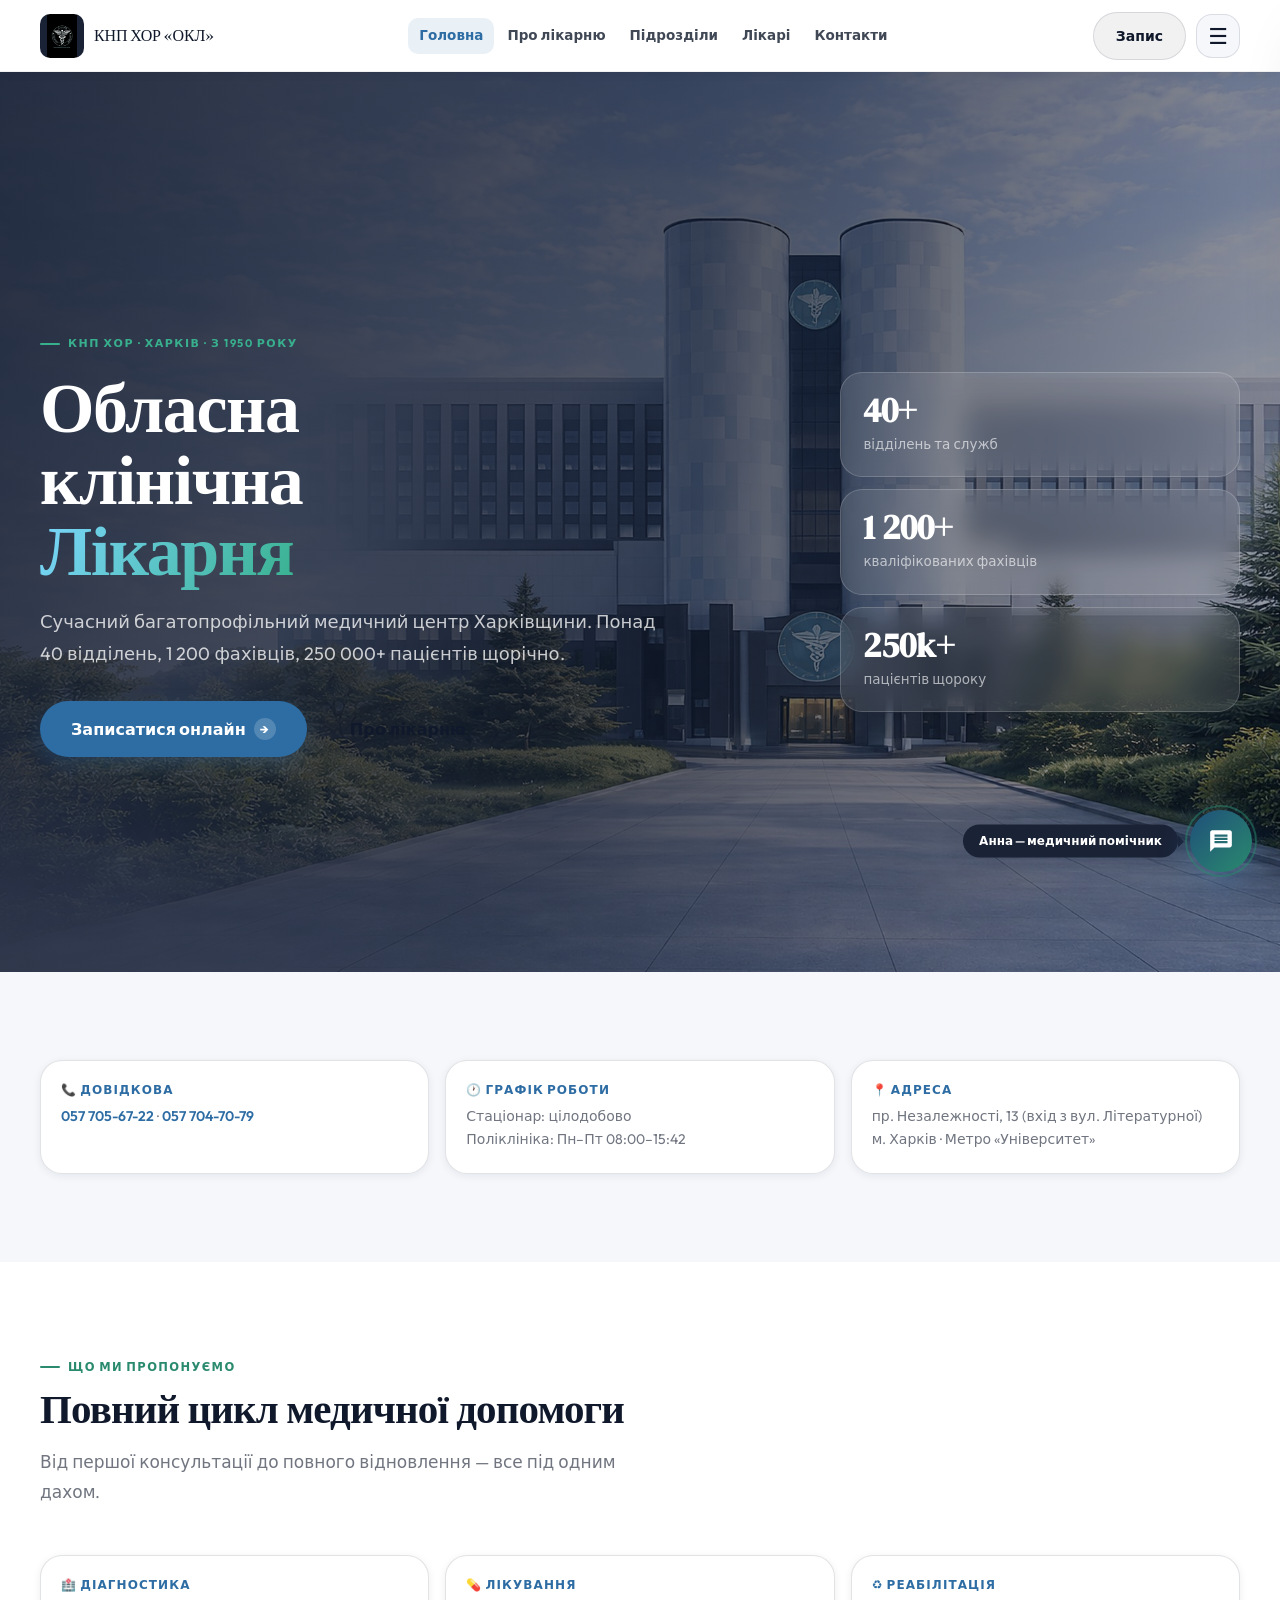
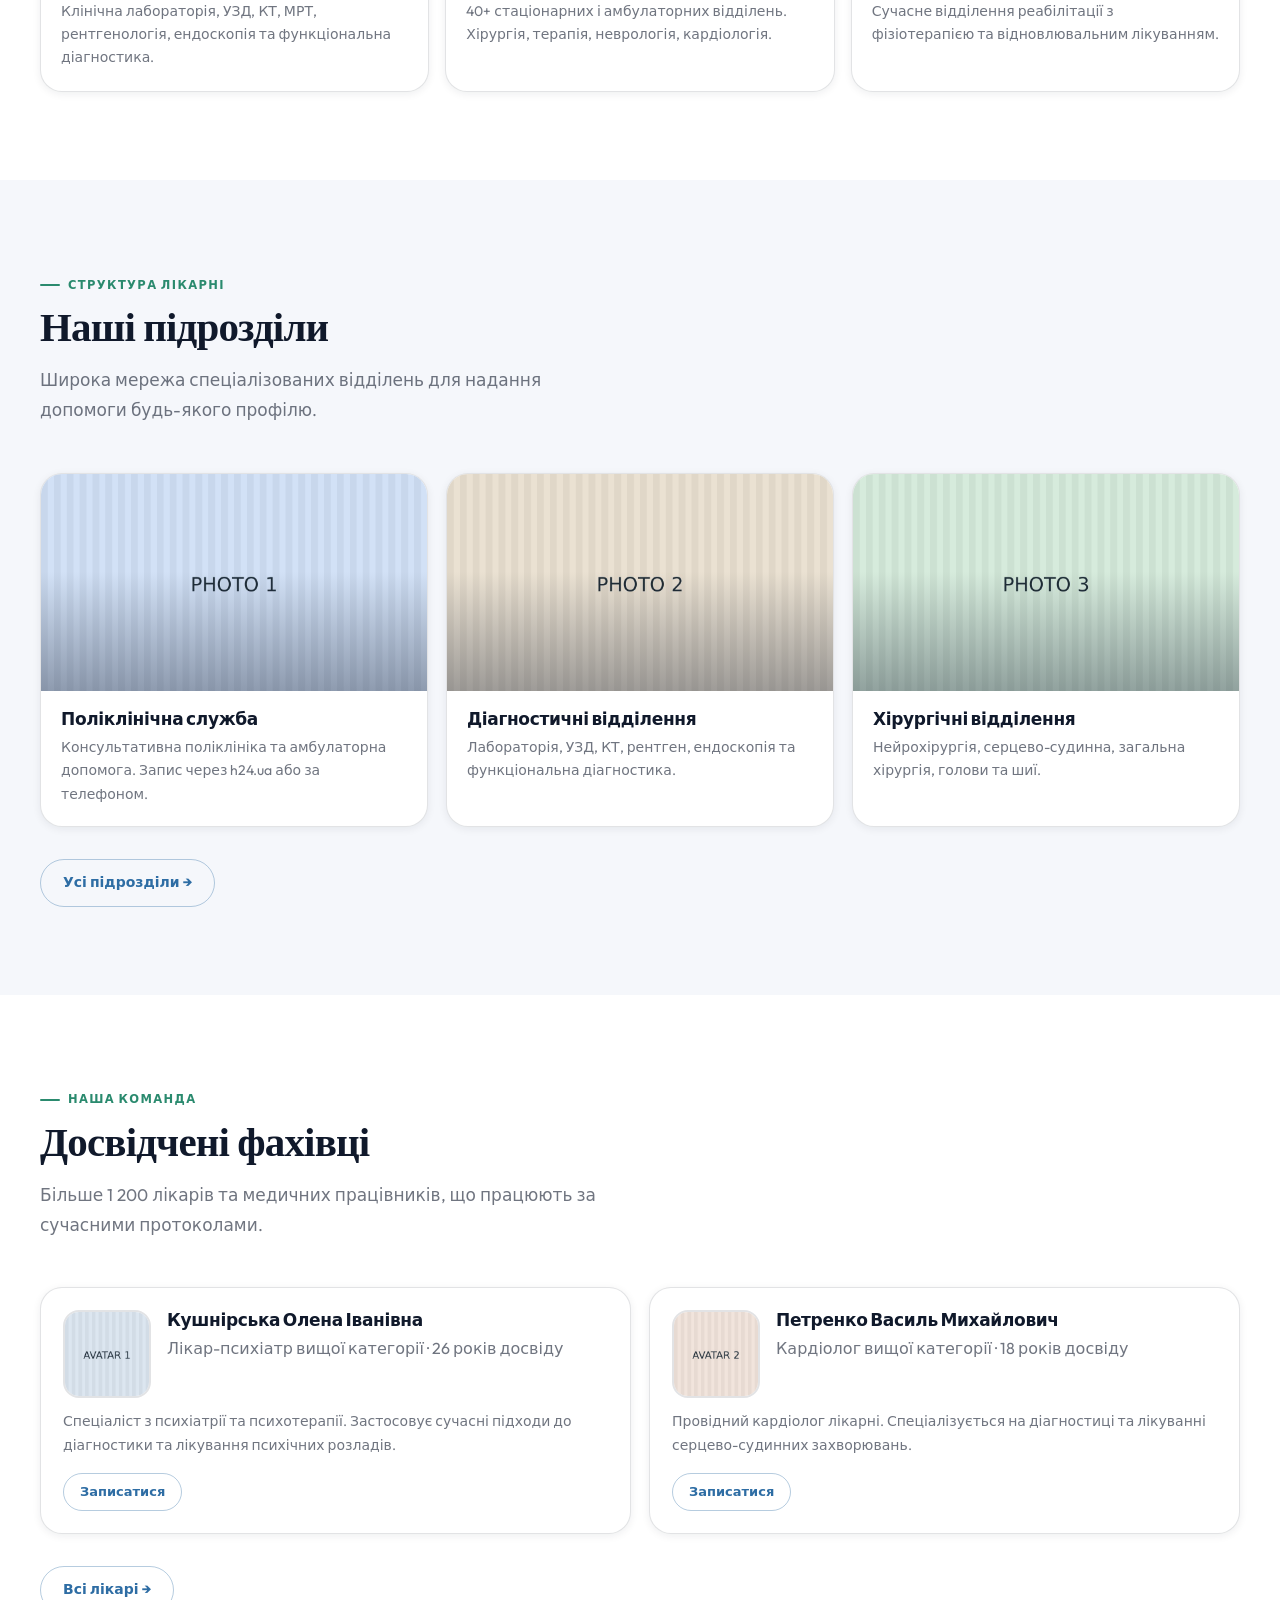
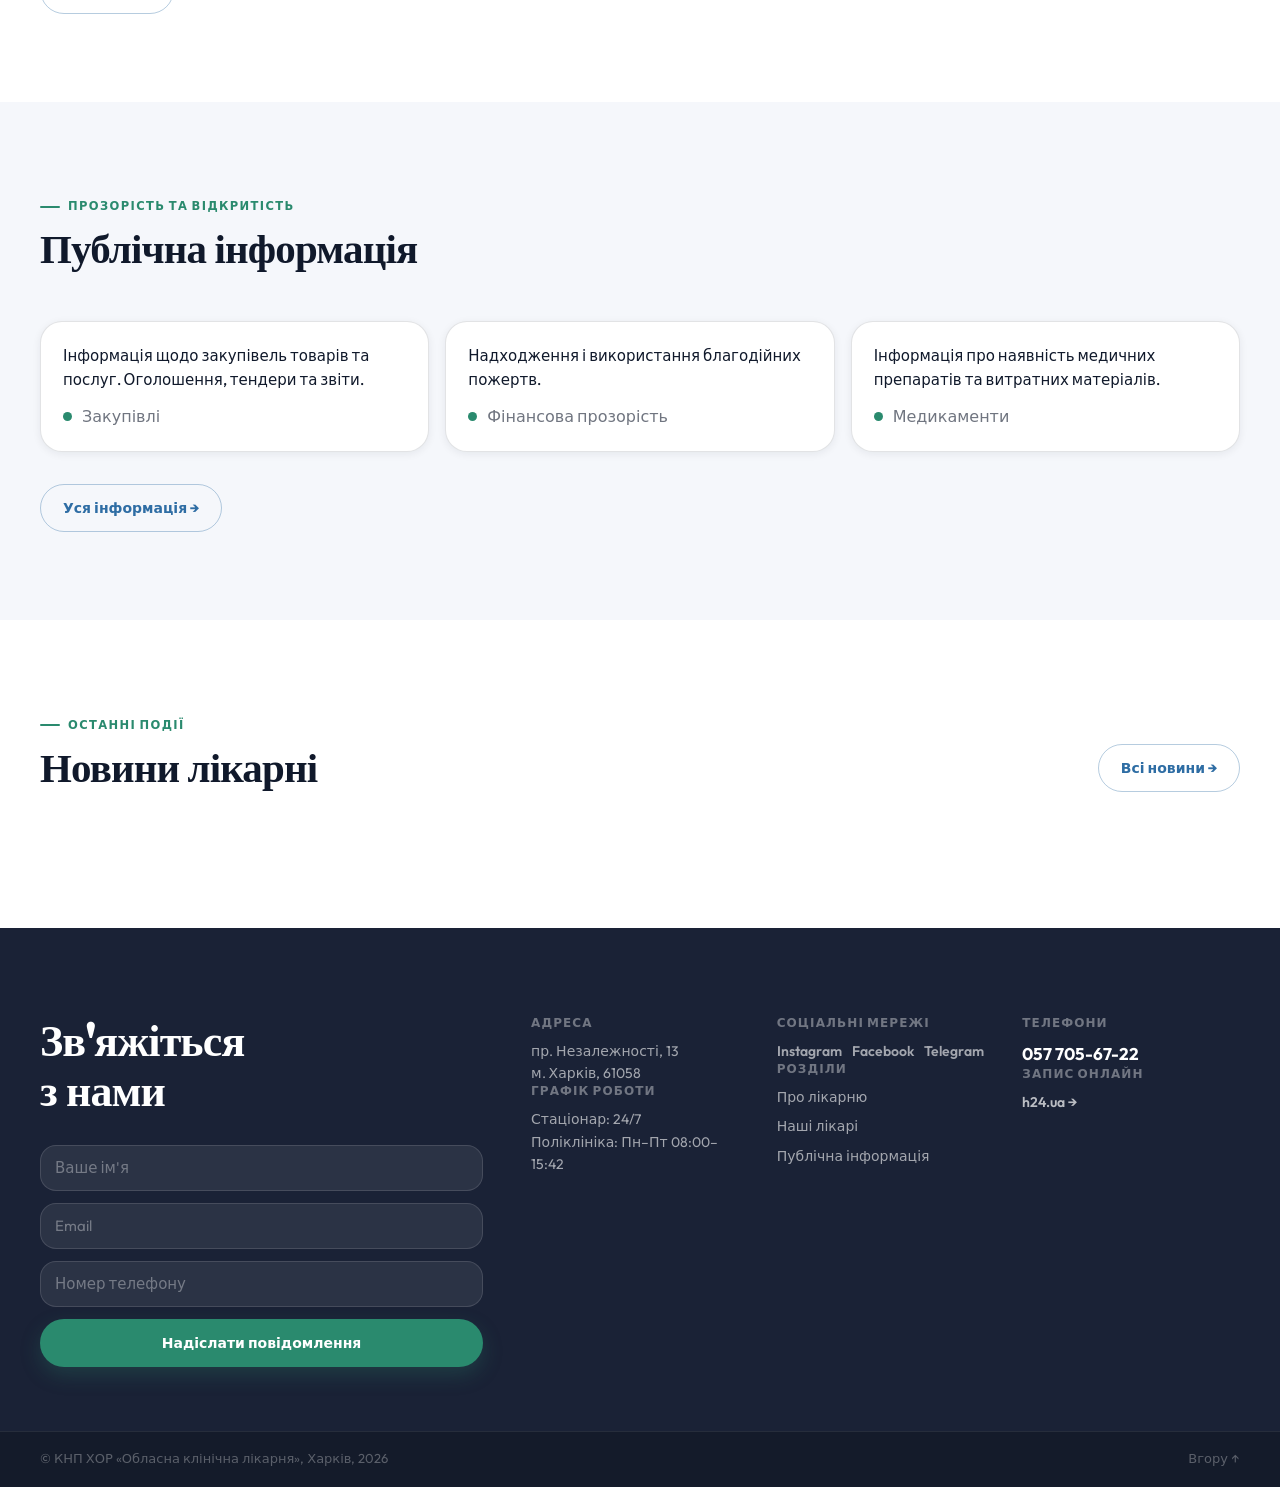
==== commit 09001d9c: "Restore missing header in index.html" ====
--- a/index.html
+++ b/index.html
@@ -324,6 +324,25 @@
   </style>
 </head>
 <body>
+  <header class="siteHeader" id="siteHeader">
+    <div class="container siteHeader__inner">
+      <a class="siteBrand" href="index.html">
+        <div class="siteBrand__logo"></div>
+        <div class="siteBrand__text">КНП ХОР «ОКЛ»</div>
+      </a>
+      <nav class="topNav" aria-label="Головне меню">
+        <a href="index.html">Головна</a>
+        <a href="about.html">Про лікарню</a>
+        <a href="departments.html">Підрозділи</a>
+        <a href="doctors.html">Лікарі</a>
+        <a href="contacts.html">Контакти</a>
+      </nav>
+      <div class="siteHeader__actions">
+        <a class="btn btn--ghost" href="https://h24.ua/organizacia/7856-knp-hor-okl" target="_blank" rel="noopener">Запис</a>
+        <button class="navBtn" id="navBtn" aria-label="Відкрити меню"><span class="navBtn__icon">☰</span></button>
+      </div>
+    </div>
+  </header>
   <div class="navOverlay" id="navOverlay"></div>
   <aside class="navDrawer" id="navDrawer" aria-hidden="true">
     <div class="navDrawer__top">
@@ -627,6 +646,7 @@
       <button id="ai-send-btn" class="ai-send" aria-label="Надіслати"><svg viewBox="0 0 24 24"><path d="M2.01 21L23 12 2.01 3 2 10l15 2-15 2z"/></svg></button>
     </div>
   </div>
+  <script>window.OKL_GEMINI_KEY = 'AIzaSyBabKpLKO_J6bPxLkew-ErMMST9ueNISXk';</script>
   <script>
 /* ОКЛ UI v3 · script.js */
 (function(){
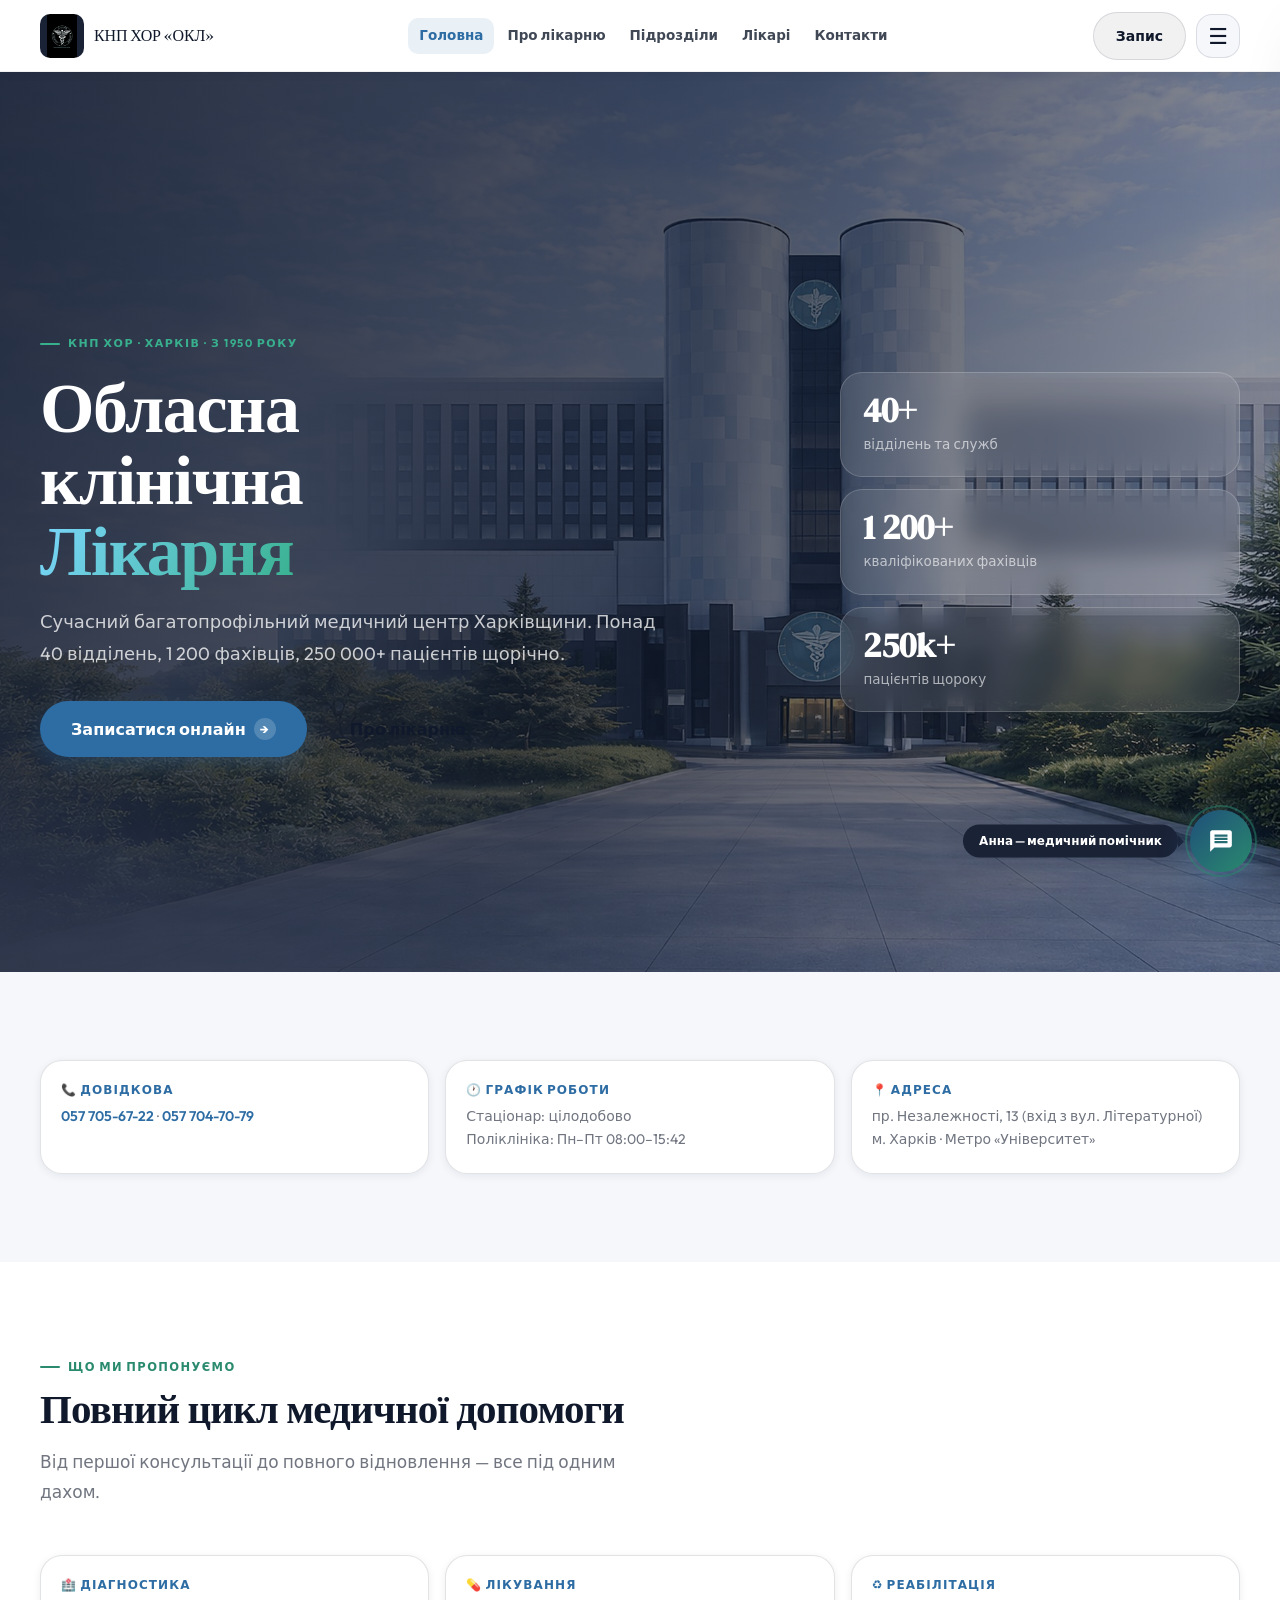
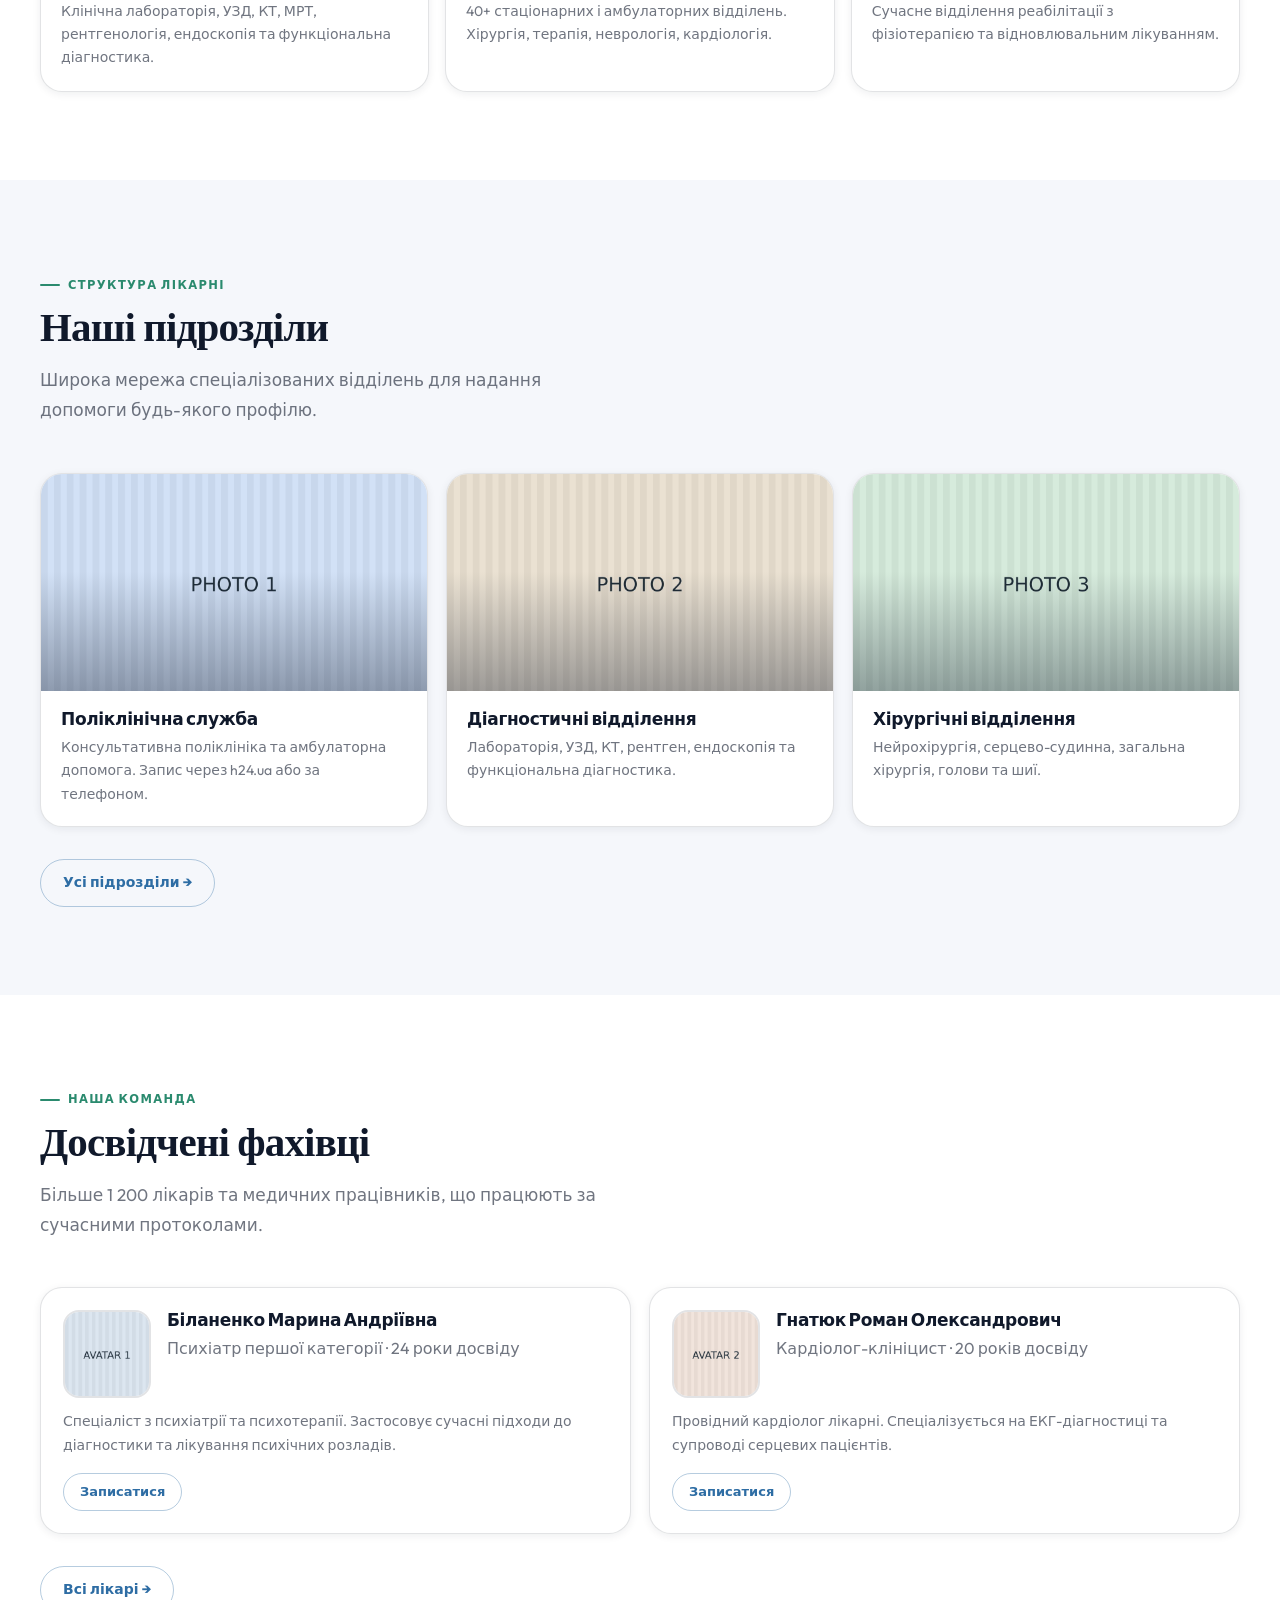
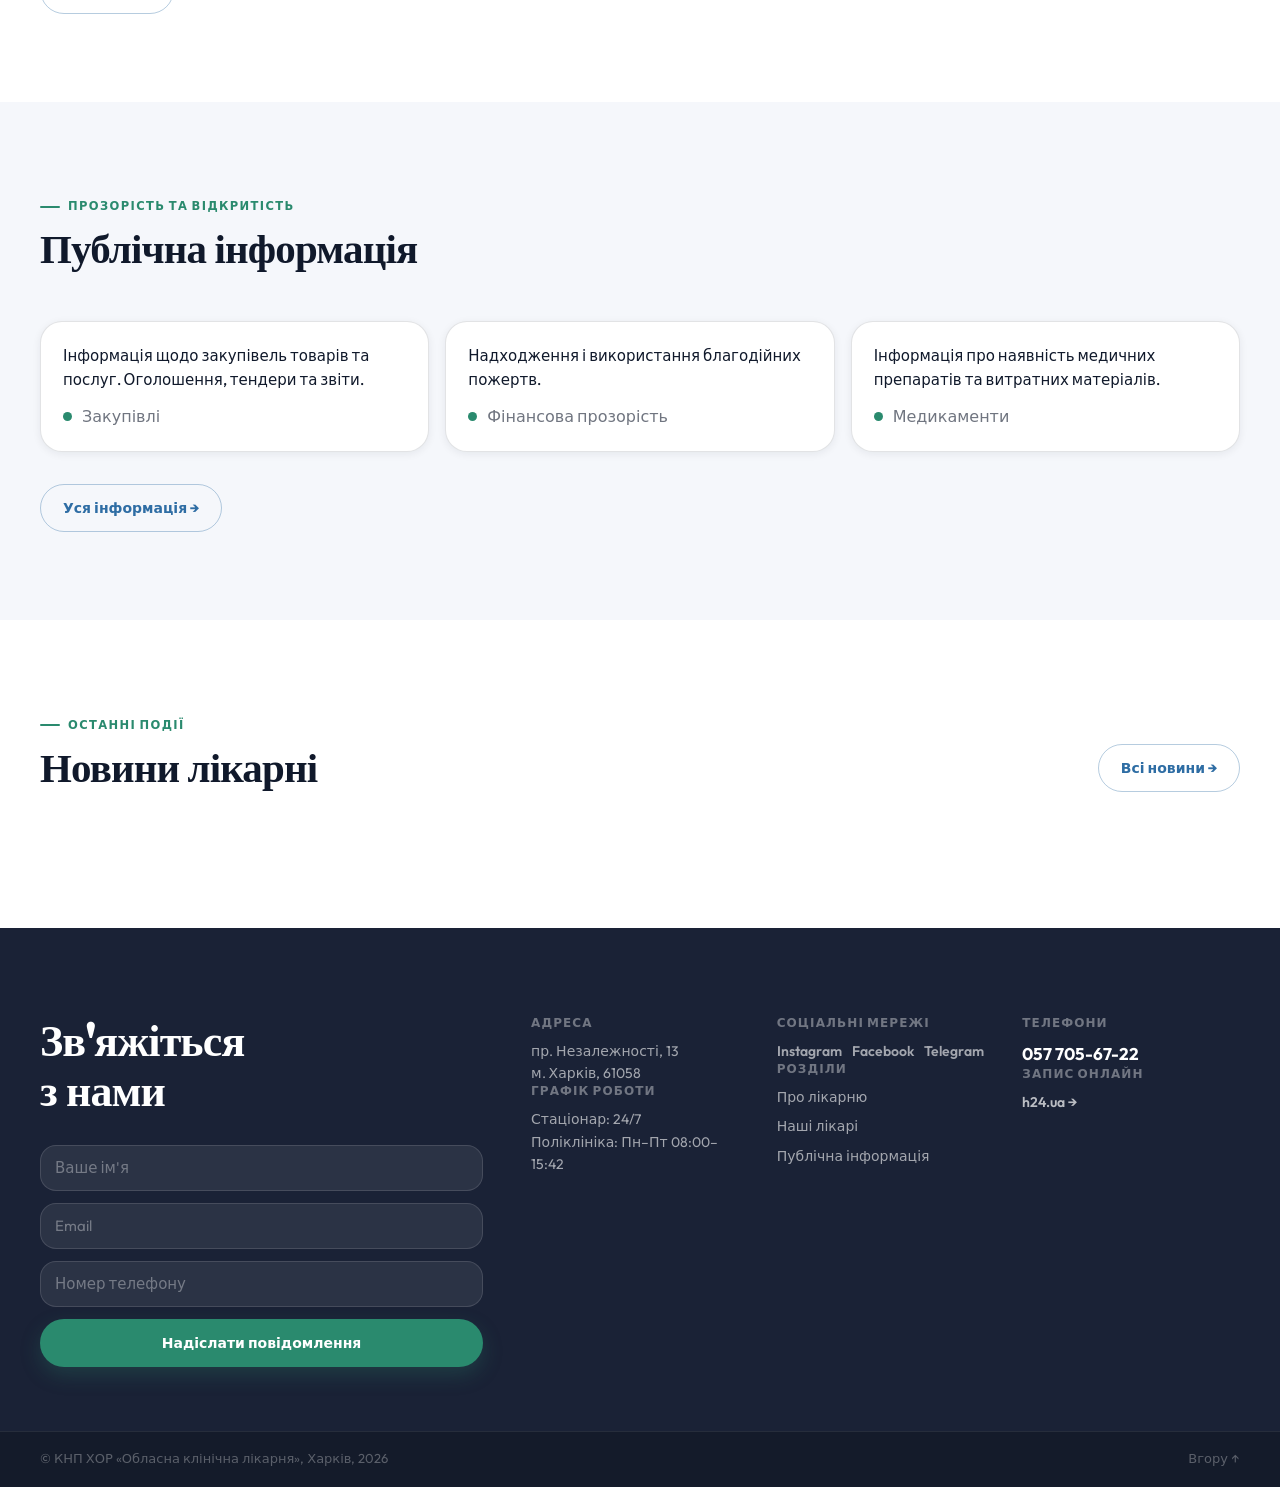
==== commit 6a0a3441: "Update main page doctor names to match site" ====
--- a/index.html
+++ b/index.html
@@ -482,10 +482,10 @@
         <div class="teamGrid">
           <article class="teamCard reveal">
             <div class="teamCard__top">
-              <img class="avatar" src="assets/av-1.jpg" alt="Кушнірська Олена" loading="lazy">
+              <img class="avatar" src="assets/av-1.jpg" alt="Біланенко Марина" loading="lazy">
               <div>
-                <h3>Кушнірська Олена Іванівна</h3>
-                <p class="muted">Лікар-психіатр вищої категорії · 26 років досвіду</p>
+                <h3>Біланенко Марина Андріївна</h3>
+                <p class="muted">Психіатр першої категорії · 24 роки досвіду</p>
               </div>
             </div>
             <p class="teamCard__text">Спеціаліст з психіатрії та психотерапії. Застосовує сучасні підходи до діагностики та лікування психічних розладів.</p>
@@ -493,13 +493,13 @@
           </article>
           <article class="teamCard reveal">
             <div class="teamCard__top">
-              <img class="avatar" src="assets/av-2.jpg" alt="Петренко Василь" loading="lazy">
+              <img class="avatar" src="assets/av-2.jpg" alt="Гнатюк Роман" loading="lazy">
               <div>
-                <h3>Петренко Василь Михайлович</h3>
-                <p class="muted">Кардіолог вищої категорії · 18 років досвіду</p>
+                <h3>Гнатюк Роман Олександрович</h3>
+                <p class="muted">Кардіолог-клініцист · 20 років досвіду</p>
               </div>
             </div>
-            <p class="teamCard__text">Провідний кардіолог лікарні. Спеціалізується на діагностиці та лікуванні серцево-судинних захворювань.</p>
+            <p class="teamCard__text">Провідний кардіолог лікарні. Спеціалізується на ЕКГ-діагностиці та супроводі серцевих пацієнтів.</p>
             <a class="btn btn--outline btn--sm" href="contacts.html">Записатися</a>
           </article>
         </div>
@@ -873,14 +873,14 @@
     {t:'Ліцензії та сертифікати',d:'Ліцензії на медичну діяльність',h:'licenses.html'},
     {t:'Вакансії',d:'Відкриті вакансії для медичного персоналу',h:'vacancies.html'},
     /* doctors */
-    {t:'Кушнірська Олена — психіатр',d:'Лікар-психіатр вищої категорії',h:'doctors.html'},
-    {t:'Петренко Василь — кардіолог',d:'Кардіолог вищої категорії',h:'doctors.html'},
-    {t:'Сидоренко Тетяна — невролог',d:'Невролог першої категорії',h:'doctors.html'},
-    {t:'Бондаренко Ігор — хірург',d:'Хірург вищої категорії, к.м.н.',h:'doctors.html'},
-    {t:'Мороз Ірина — гінеколог',d:'Акушер-гінеколог вищої категорії',h:'doctors.html'},
-    {t:'Громова Юлія — ендокринолог',d:'Ендокринолог, цукровий діабет',h:'doctors.html'},
-    {t:'Захаренко Людмила — офтальмолог',d:'Лікування глаукоми та катаракти',h:'doctors.html'},
-    {t:'Кириленко Павло — нейрохірург',d:'Нейрохірург, д.м.н.',h:'doctors.html'},
+    {t:'Біланенко Марина — психіатр',d:'Психіатр першої категорії',h:'doctors.html'},
+    {t:'Гнатюк Роман — кардіолог',d:'Кардіолог-клініцист',h:'doctors.html'},
+    {t:'Сулима Тетяна — невролог',d:'Невролог першої категорії',h:'doctors.html'},
+    {t:'Мельник Андрій — хірург',d:'Хірург вищої категорії',h:'doctors.html'},
+    {t:'Савченко Ольга — гінеколог',d:'Акушер-гінеколог',h:'doctors.html'},
+    {t:'Ковальчук Інна — ендокринолог',d:'Ендокринолог',h:'doctors.html'},
+    {t:'Дорошенко Наталія — офтальмолог',d:'Діагностика глаукоми та катаракти',h:'doctors.html'},
+    {t:'Нестеренко Володимир — нейрохірург',d:'Нейрохірург вищої категорії',h:'doctors.html'},
     /* departments */
     {t:'Кардіологія',d:'Діагностика та лікування захворювань серця',h:'departments.html'},
     {t:'Неврологія',d:'Інсульт, мігрень, захворювання хребта',h:'departments.html'},
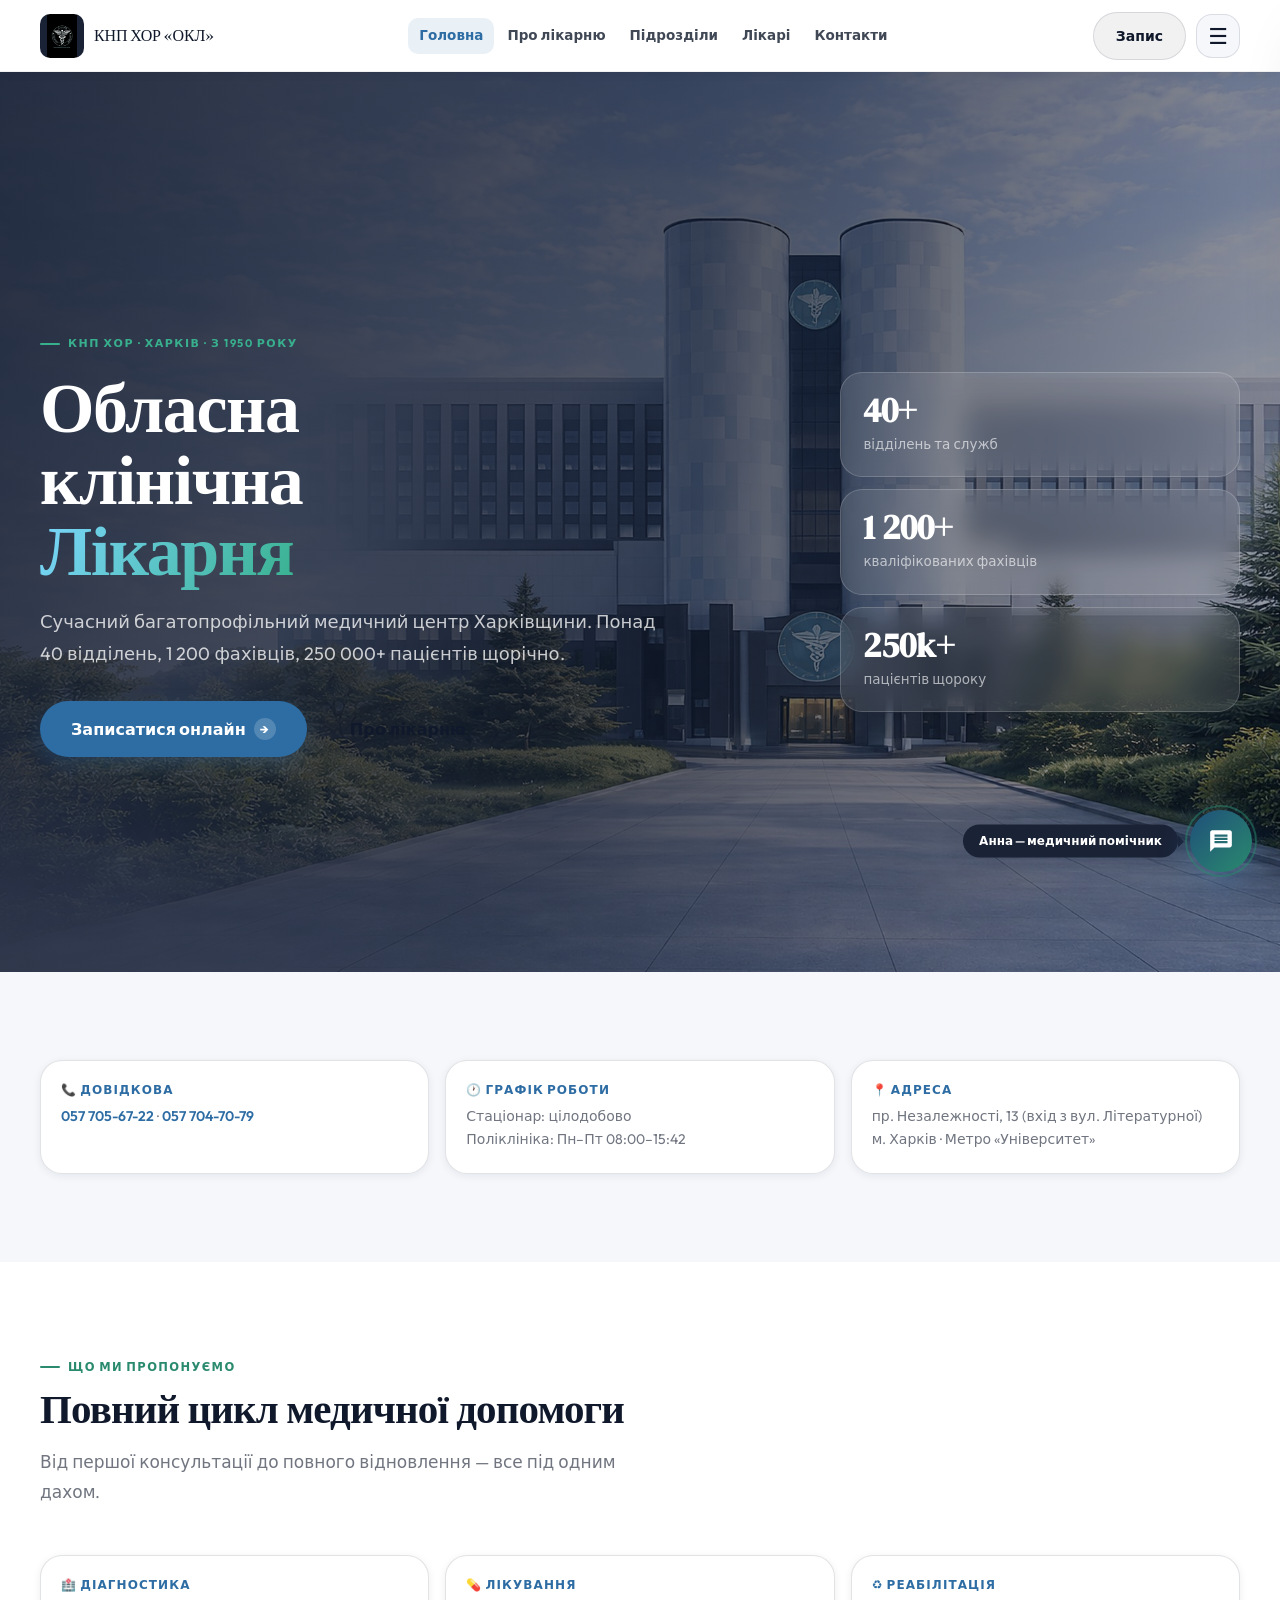
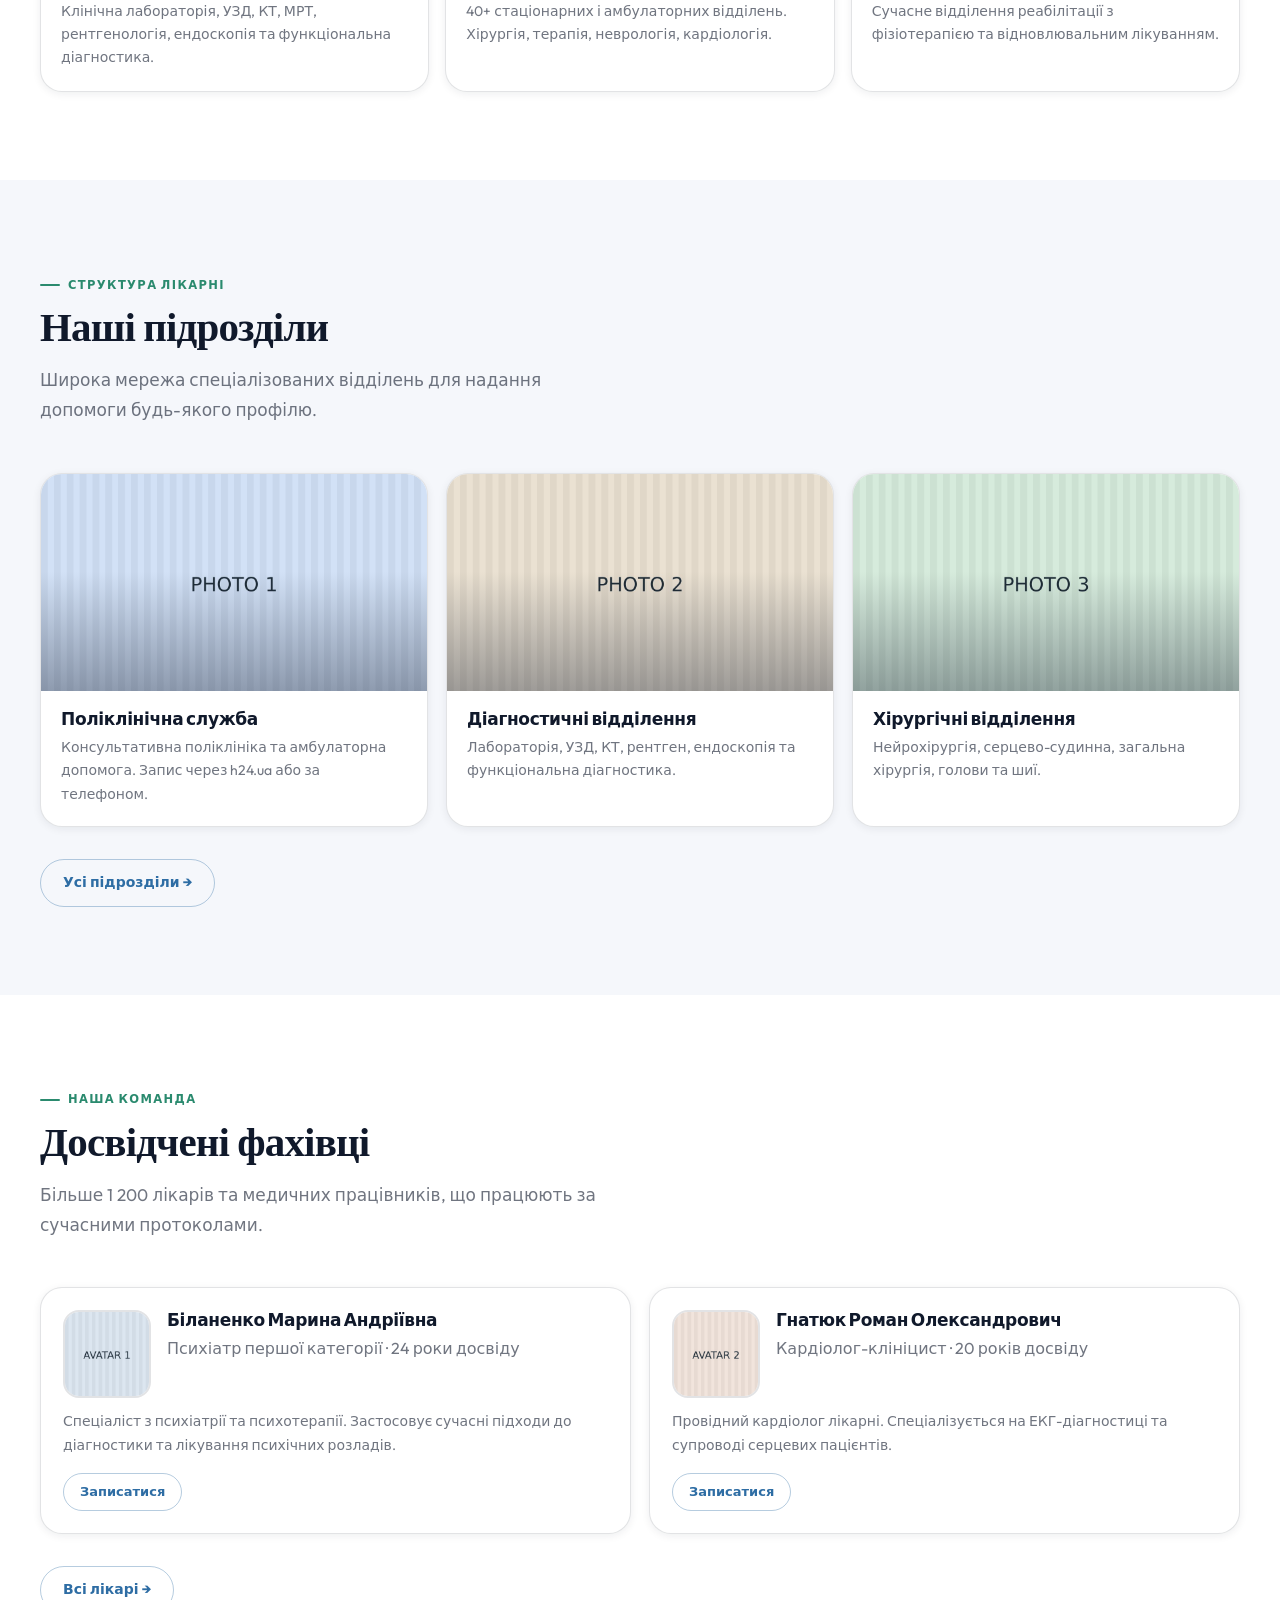
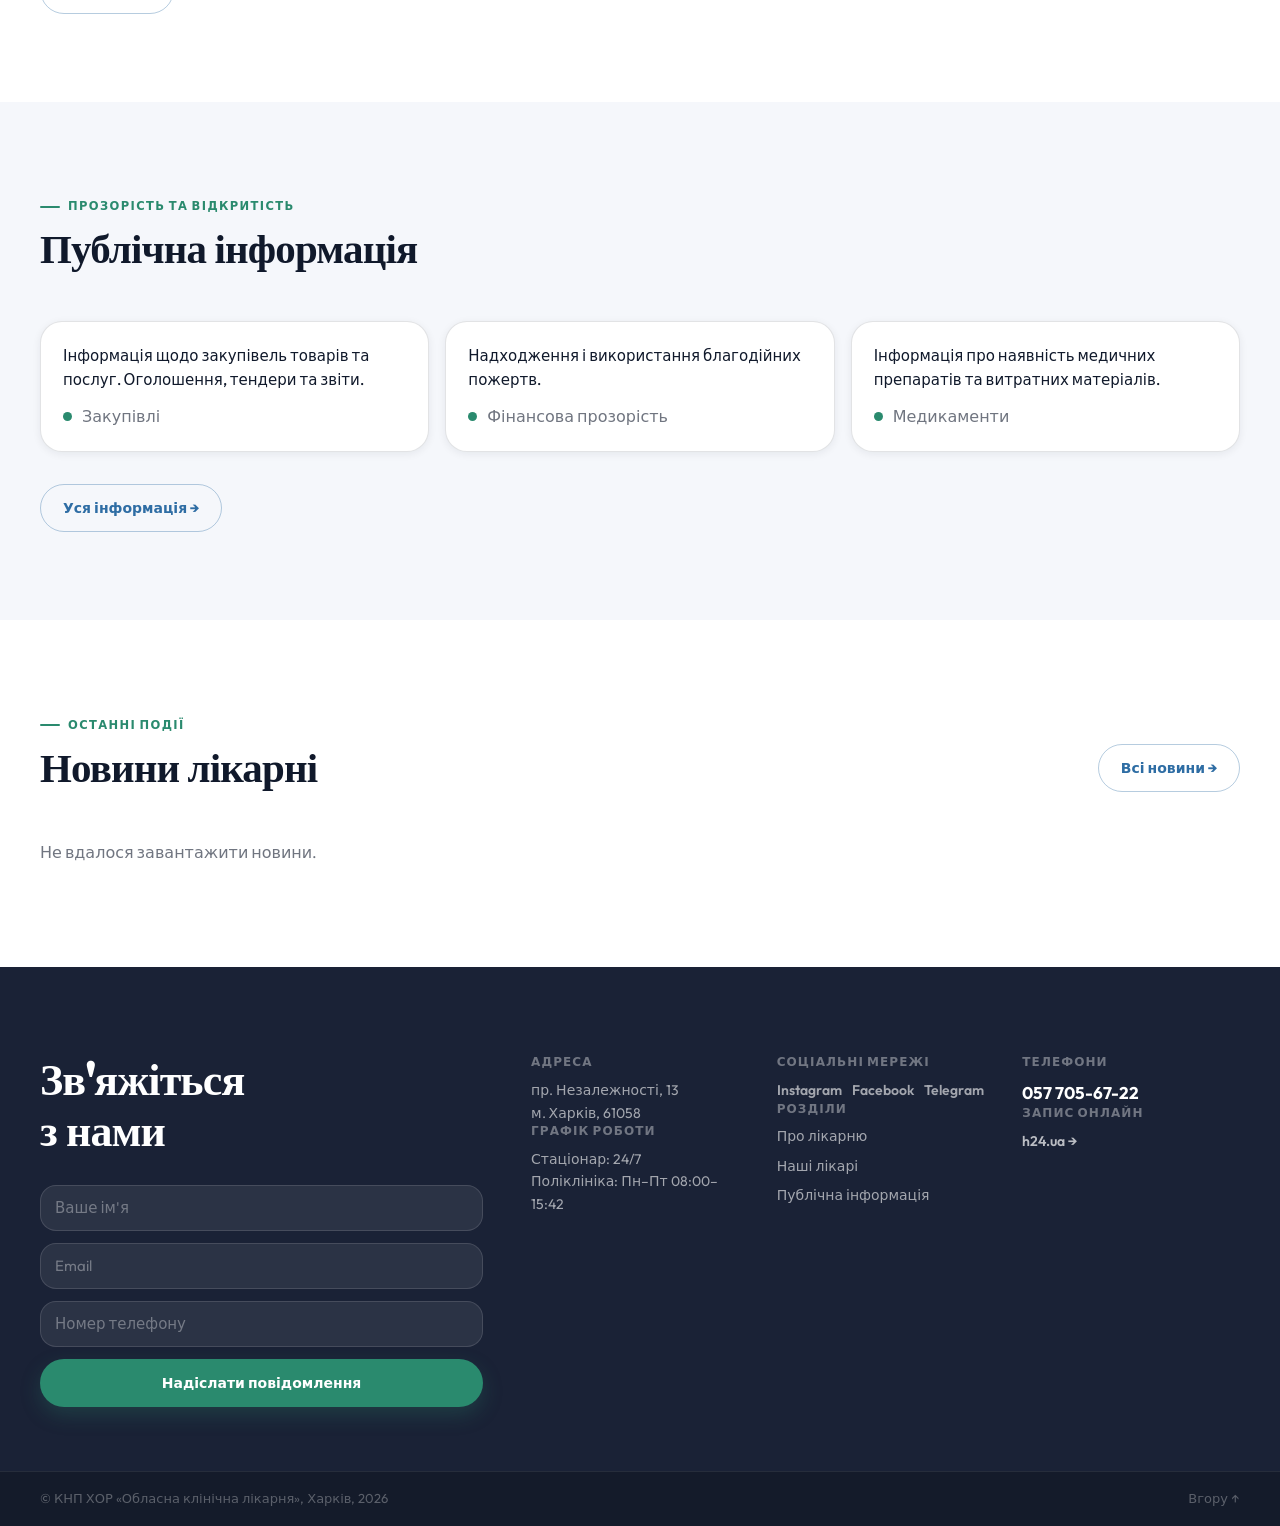
==== commit 8a5de62f: "Fix news display on main page with local fallback" ====
--- a/index.html
+++ b/index.html
@@ -750,6 +750,27 @@
     ]
   };
 
+  /* ── НОВИНИ — WordPress REST API (головна: 3 картки) ── */
+  var WP_API = 'https://rch.kh.gov.ua/wp-json/wp/v2/posts';
+  var UA_MONTHS=['січня','лютого','березня','квітня','травня','червня','липня','серпня','вересня','жовтня','листопада','грудня'];
+  function fmtDate(iso){var d=new Date(iso);return d.getDate()+' '+UA_MONTHS[d.getMonth()]+' '+d.getFullYear();}
+  function stripHtml(h){var t=document.createElement('div');t.innerHTML=h||'';return(t.textContent||t.innerText||'').trim();}
+  function extractPdfs(html){var a=[],re=/href=["'](https?:\/\/[^"']+\.pdf[^"']*)/gi,m;while((m=re.exec(html))!==null){if(a.indexOf(m[1])===-1)a.push(m[1]);}return a;}
+  function pdfName(url){try{return decodeURIComponent(url.split('/').pop().split('?')[0]).replace(/\.pdf$/i,'');}catch(e){return 'Документ';}}
+  function postTag(p){var cats=(p._embedded&&p._embedded['wp:term']&&p._embedded['wp:term'][0])||[];var cn=cats[0]&&cats[0].name&&cats[0].name!=='Uncategorized'?cats[0].name:'';if(cn)return cn;var t=stripHtml(p.title&&p.title.rendered||'').toLowerCase();if(/наказ/.test(t))return'Наказ';if(/розпорядж/.test(t))return'Розпорядження';if(/оголош/.test(t))return'Оголошення';if(/тендер|закупів/.test(t))return'Закупівлі';if(/вакансі/.test(t))return'Вакансії';return'Новини';}
+  function postExcerpt(p){var e=stripHtml(p.excerpt&&p.excerpt.rendered||'');if(e)return e.length>160?e.slice(0,160)+'…':e;var c=stripHtml(p.content&&p.content.rendered||'').replace(/Завантажити/gi,'').trim();if(c)return c.length>160?c.slice(0,160)+'…':c;var pdfs=extractPdfs(p.content&&p.content.rendered||'');if(pdfs.length)return'📄 '+pdfName(pdfs[0]);return'';}
+  function newsCardHtml(p){var title=stripHtml(p.title&&p.title.rendered||'');var excerpt=postExcerpt(p);var date=fmtDate(p.date);var tag=postTag(p);var img=p._embedded&&p._embedded['wp:featuredmedia']&&p._embedded['wp:featuredmedia'][0]&&p._embedded['wp:featuredmedia'][0].source_url||'';var pdfs=extractPdfs(p.content&&p.content.rendered||'');var tagIcon={'Наказ':'📋','Розпорядження':'📋','Оголошення':'📢','Закупівлі':'📦','Вакансії':'👤'}[tag]||'📰';var inner=(img?'<div class="nCard__img"><img src="'+img+'" alt="'+title+'" loading="lazy"></div>':'')+'<div class="nCard__body"><div class="nCard__meta"><span class="nCard__tag">'+tagIcon+' '+tag+'</span><span class="nCard__date">'+date+'</span></div><h3 class="nCard__title">'+title+'</h3>';if(!excerpt&&pdfs.length){inner+='<div class="nCard__pdfs">';pdfs.slice(0,2).forEach(function(u){inner+='<a class="nCard__pdfBtn" href="'+u+'" target="_blank" rel="noopener" onclick="event.stopPropagation()"><svg viewBox="0 0 24 24" width="14" height="14" fill="currentColor"><path d="M14 2H6a2 2 0 0 0-2 2v16a2 2 0 0 0 2 2h12a2 2 0 0 0 2-2V8l-6-6zm-1 1.5L18.5 9H13V3.5zM12 17l-4-4h2.5v-3h3v3H16l-4 4z"/></svg>'+pdfName(u)+'</a>';});inner+='</div>';}else if(excerpt){inner+='<p class="nCard__excerpt">'+excerpt+'</p>';}inner+='<span class="nCard__cta">Докладніше →</span></div>';return'<article class="nCard reveal" onclick="location.href=\'news.html?id='+p.id+'\'" tabindex="0" role="button" aria-label="'+title+'">'+inner+'</article>';}
+  function skeletonHtml3(){var s='<div class="nCard nCard--skel"><div class="nCard__body"><div class="skel-line" style="width:30%;height:12px;margin-bottom:14px"></div><div class="skel-line" style="width:85%;height:20px;margin-bottom:10px"></div><div class="skel-line" style="width:65%;height:14px"></div></div></div>';return s+s+s;}
+  function revealCards(el){if('IntersectionObserver' in window){var o=new IntersectionObserver(function(es){es.forEach(function(e){if(e.isIntersecting){e.target.classList.add('isIn');o.unobserve(e.target);}});},{threshold:0.06});el.querySelectorAll('.reveal').forEach(function(n){o.observe(n);});}else{el.querySelectorAll('.reveal').forEach(function(n){n.classList.add('isIn');});}}
+  var newsGrid=document.getElementById('news-grid');
+  if(newsGrid){
+    newsGrid.innerHTML=skeletonHtml3();
+    fetch(WP_API+'?per_page=3&_embed&orderby=date&order=desc')
+      .then(function(r){return r.json();})
+      .then(function(posts){newsGrid.innerHTML=posts.map(newsCardHtml).join('');revealCards(newsGrid);})
+      .catch(function(){newsGrid.innerHTML='<p class="muted">Не вдалося завантажити новини.</p>';});
+  }
+
   if(navBtn && navDrawer && navOverlay && navClose && navList){
     /* render quick chips */
     if(navQuick){
@@ -1068,54 +1089,60 @@
   ].join('\n');
 
   var RULES = [
-    {kw:/серцев.*напад|інсульт|не дихає|задихаю|зупинка серця|непритомн|дуже сильний біль у груд|швидку/i,
+    {kw:/серцев.*напад|інсульт|не дихає|задихаю|зупинка серця|непритомн|дуже сильний біль у груд|швидку|сердечн.*приступ|не дышит|потерял.*сознани|инсульт|остановка сердца/i,
      ans:'🚨 **Увага! Терміново телефонуйте 103** або 112!\n\nЦі симптоми потребують негайної медичної допомоги — не чекайте, викликайте швидку. Якщо є можливість — самостійно доїжджайте до приймального відділення (пр. Незалежності, 13, цілодобово).'},
-    {kw:/^(привіт|вітаю|добрий|доброго|добрий день|доброго дня|добрий ранок|доброго ранку|добрий вечір|доброго вечора|hello|hi|здравствуй|здрасте|хай)\b/i,
+    {kw:/^(привіт|вітаю|добрий|доброго|добрий день|доброго дня|добрий ранок|доброго ранку|добрий вечір|доброго вечора|hello|hi|здравствуй|здрасте|хай|добрый день|добрый вечер|доброе утро|привет)\b/i,
      ans:'Вітаю! Я Анна, медичний помічник Обласної клінічної лікарні Харкова.\n\nОпишіть ваші симптоми або запитання — підкажу, до якого **лікаря-спеціаліста** вам звернутися та як записатися. Я не ставлю діагнозів і не призначаю лікування.'},
-    {kw:/дякую|спасибі/i,
+    {kw:/дякую|спасибі|дуже дякую|спасибо|благодар/i,
      ans:'Будь ласка! Піклуйтеся про своє здоров\'я. Якщо виникнуть ще питання — завжди тут. 🌿'},
-    {kw:/запис|записат|як потрапит|прийом|талон|онлайн|h24/i,
+    {kw:/запис|записат|як потрапит|прийом|талон|онлайн|h24|записаться|как записаться|как попасть на приём/i,
      ans:'Записатися на консультацію можна кількома способами:\n\n🌐 **Онлайн:** h24.ua/organizacia/7856-knp-hor-okl\n📞 **Реєстратура:** 057 705-66-91, 057 704-72-75\n📱 **Мобільні:** 093-972-75-02, 093-971-41-13\n\n🏢 **Поліклініка:** пн–пт 08:00–15:42\n🏥 **Стаціонар:** цілодобово (24/7)'},
-    {kw:/телефон|номер|контакт|адрес|як зв\'язат|як зателефон|де знаходит|як доїхат|метро|добратис/i,
+    {kw:/телефон|номер|контакт|адрес|як зв\'язат|як зателефон|де знаходит|як доїхат|метро|добратис|телефоны|как добраться|где находится/i,
      ans:CONTACTS_TEXT},
-    {kw:/робочий час|графік|коли відкрит|час роботи|режим роботи|до якої|з якої/i,
+    {kw:/робочий час|графік|коли відкрит|час роботи|режим роботи|до якої|з якої|часы работы|режим работы|когда открыто|расписание/i,
      ans:'Графік роботи КНП ХОР «ОКЛ»:\n\n🏥 **Стаціонар:** цілодобово (24/7)\n🏢 **Поліклініка:** понеділок–п\'ятниця, 08:00–15:42\n🤰 **Жіноча консультація:** 057 704-72-21\n\nПо вихідних — тільки ургентна допомога (стаціонар).'},
-    {kw:/серц|аритм|тиск|серцебиття|задишк|кардіо|стенокард|інфаркт|груд.*біл|біл.*груд/i,
+    {kw:/серц|аритм|тиск|серцебиття|задишк|кардіо|стенокард|інфаркт|груд.*біл|біл.*груд|болит.*сердц|давление|аритмия|сердцебиение|одышка|сердце|кардиолог/i,
      ans:'За скаргами на серце, підвищений/знижений тиск, аритмію або задишку рекомендую звернутися до **кардіолога**.\n\n📞 Запис: 057 705-66-91 або онлайн h24.ua\n\n*Якщо симптоми різко погіршилися або ви відчуваєте гострий біль — негайно телефонуйте 103.*'},
-    {kw:/голов.*біл|біл.*голов|мігрень|запаморочен|оніміння|слабкіст.*руки|слабкіст.*ноги|хребет|спина|неврологія|нервов|сон.*порушен|тремт|координац/i,
+    {kw:/голов.*біл|біл.*голов|мігрень|запаморочен|оніміння|слабкіст.*руки|слабкіст.*ноги|хребет|спина|неврологія|нервов|сон.*порушен|тремт|координац|болит.*голов|головная боль|головокружени|онемени|позвоночник|неврология|невролог/i,
      ans:'Такі скарги (головний біль, запаморочення, оніміння, проблеми зі спиною або хребтом) — привід звернутися до **невролога**.\n\n📞 Запис: 057 705-66-91 або онлайн h24.ua\n\n*Якщо є раптова слабкість у половині тіла, порушення мовлення або різкий головний біль — це може бути ознакою інсульту, терміново телефонуйте 103!*'},
-    {kw:/очі|зір|зорові|сльозоточ|глаукома|катаракта|сітківк|офтальмо|темніє.*очах|мушки.*зору/i,
+    {kw:/очі|зір|зорові|сльозоточ|глаукома|катаракта|сітківк|офтальмо|темніє.*очах|мушки.*зору|болят.*глаза|зрение|глаза|слезотечение|окулист|офтальмолог/i,
      ans:'За проблемами зі зором, сльозотечею, симптомами глаукоми або катаракти рекомендую звернутися до **офтальмолога** (лікаря-окуліста).\n\n📞 Запис: 057 705-66-91 або онлайн h24.ua'},
-    {kw:/суглоб|перелом|травм|колін|плечо|стегн|ортопед|кульгавість|артроз|протезування/i,
+    {kw:/горло|біль.*горл|болить горло|вухо|болить вухо|ніс|нежить|закладен.*ніс|лор\b|отоларинг|гайморит|тонзиліт|ангіна|фарингіт|болит.*горло|болит.*ухо|насморк|заложен.*нос|отит|тонзиллит|ангина|фарингит/i,
+     ans:'Скарги на горло, вуха або ніс (ангіна, отит, гайморит, нежить) — зверніться до **лікаря-отоларинголога (ЛОР)**.\n\n📞 Запис: 057 705-66-91 або онлайн h24.ua'},
+    {kw:/температур|гарячк|лихоманк|висока темп|підвищена темп|озноб|потіє.*вночі|высокая температура|жар|лихорадка|температура/i,
+     ans:'Підвищена температура може бути симптомом різних захворювань. Залежно від інших ознак рекомендую:\n\n🔹 З кашлем/задишкою → **пульмонолог** або терапевт\n🔹 З болем у горлі → **ЛОР-лікар**\n🔹 З болем у животі → **гастроентеролог** або хірург\n🔹 З болем у суглобах → **ревматолог**\n\n📞 Запис: 057 705-66-91 або онлайн h24.ua\n\n*При дуже високій температурі (39°C+) або різкому погіршенні — телефонуйте 103.*'},
+    {kw:/живіт|болить живіт|біль.*живот|болі в животі|шлун|кишечник|печінк|гастрит|виразк|нудота|блювот|підшлункова|жовчний|рефлюкс|здуття|болит.*живот|боль.*живот|желудок|тошнота|рвота|вздутие|изжога/i,
+     ans:'Скарги на живіт, шлунок, кишечник або нудоту — зверніться до **гастроентеролога**.\n\n📞 Запис: 057 705-66-91 або онлайн h24.ua\n\n*При гострому сильному болю в животі — негайно телефонуйте 103 або приїжджайте до стаціонару цілодобово.*'},
+    {kw:/суглоб|перелом|травм|колін|плечо|стегн|ортопед|кульгавість|артроз|протезування|болит.*нога|болит.*рука|болит.*колено|болит.*спина|сустав|бедро/i,
      ans:'За травмами, болями у суглобах, переломами або захворюваннями опорно-рухового апарату рекомендую **ортопеда-травматолога**.\n\n📞 Запис: 057 705-66-91 або онлайн h24.ua\n\n*При гострих травмах — відділення цілодобово (стаціонар).*'},
-    {kw:/цукров.*діабет|діабет|щитоподібн|гормон|ендокрин|ожиріння|схуднен|тиреоїд/i,
+    {kw:/цукров.*діабет|діабет|щитоподібн|гормон|ендокрин|ожиріння|схуднен|тиреоїд|сахарн.*диабет|диабет|щитовидн|гормоны|эндокринолог|ожирение/i,
      ans:'Скарги, пов\'язані з цукровим діабетом, щитоподібною залозою або гормональними порушеннями — до **ендокринолога**.\n\n📞 Запис: 057 705-66-91 або онлайн h24.ua'},
-    {kw:/ревматизм|ревматоїдн|подагра|артрит.*запальн|суглоби.*набряк|ревматолог/i,
+    {kw:/ревматизм|ревматоїдн|подагра|артрит.*запальн|суглоби.*набряк|ревматолог|ревматоидн/i,
      ans:'За симптомами ревматоїдного артриту, подагри або системних захворювань сполучної тканини рекомендую звернутися до **ревматолога**.\n\n📞 Запис: 057 705-66-91 або онлайн h24.ua'},
-    {kw:/кашел|астма|бронхіт|легені|хозл|алергія|нежить|пульмонолог/i,
+    {kw:/кашел|астма|бронхіт|легені|хозл|алергія|пульмонолог|кашель|бронхит|легкие|аллергия|аллерголог/i,
      ans:'Скарги на кашель, задишку, бронхіальну астму або алергічні реакції — привід відвідати **пульмонолога/алерголога**.\n\n📞 Запис: 057 705-66-91 або онлайн h24.ua'},
-    {kw:/шлун|кишечник|печінк|гастрит|виразк|нудота|блювот|жовчний|рефлюкс|здуття/i,
-     ans:'Проблеми зі шлунком, кишечником, печінкою або підшлунковою залозою — звертайтеся до **гастроентеролога**.\n\n📞 Запис: 057 705-66-91 або онлайн h24.ua'},
-    {kw:/нейрохірург|грижа.*диск|міжхребцев.*грижа|пухлин.*мозку|черепно-мозков/i,
+    {kw:/нейрохірург|грижа.*диск|міжхребцев.*грижа|пухлин.*мозку|черепно-мозков|нейрохирург|грыжа.*диск|опухоль.*мозга/i,
      ans:'При підозрі на грижу міжхребцевого диска, пухлини головного або спинного мозку рекомендую консультацію **нейрохірурга**.\n\n📞 Запис: 057 705-66-91 або онлайн h24.ua'},
-    {kw:/апендицит|жовчнокам|лапароскоп/i,
+    {kw:/апендицит|жовчнокам|лапароскоп|аппендицит|желчнокаменн|грыжа(?!.*диск)/i,
      ans:'За хірургічними скаргами (апендицит, грижа, жовчнокам\'яна хвороба тощо) рекомендую **хірурга загального профілю**.\n\n📞 Запис: 057 705-66-91 або онлайн h24.ua\n\n*При гострому болю — стаціонар приймає цілодобово.*'},
-    {kw:/шкіра|висипання|дерматит|псоріаз|екзема|акне|дерматолог/i,
+    {kw:/шкіра|висипання|дерматит|псоріаз|екзема|акне|дерматолог|кожа|высыпания|псориаз|экзема/i,
      ans:'Проблеми зі шкірою, висипання, дерматит або підозра на шкірні захворювання — **дерматолог** вам допоможе.\n\n📞 Запис: 057 705-66-91 або онлайн h24.ua'},
-    {kw:/зуб|ясна|стоматолог|карієс|щелеп/i,
+    {kw:/зуб|ясна|стоматолог|карієс|щелеп|зубы|дёсны|зубная боль/i,
      ans:'За стоматологічними питаннями звертайтеся до **стоматолога** нашої лікарні.\n\n📞 Запис: 057 705-66-91 або онлайн h24.ua'},
-    {kw:/вагітніст|вагітна|гінекологія|гінеколог|акушер|місячн|менструац|яєчник|матка|жіноч.*консультац/i,
+    {kw:/вагітніст|вагітна|гінекологія|гінеколог|акушер|місячн|менструац|яєчник|матка|жіноч.*консультац|беременност|беременна|гинеколог|месячные|менструация|яичники/i,
      ans:'Питання вагітності, гінекологічні скарги або планування — звертайтеся до **акушера-гінеколога** або до жіночої консультації.\n\n📞 **Жіноча консультація:** 057 704-72-21\n📞 Реєстратура: 057 705-66-91 або онлайн h24.ua'},
-    {kw:/нирки|нирков|сечовий|пієлонефрит|нефролог/i,
+    {kw:/нирки|нирков|сечовий|пієлонефрит|нефролог|почки|почечн|мочевой|пиелонефрит|болят.*почки/i,
      ans:'Проблеми з нирками або сечовивідними шляхами (набряки, болі, зміни в аналізах) — **нефролог** допоможе.\n\n📞 Запис: 057 705-66-91 або онлайн h24.ua'},
-    {kw:/гемоглобін|анемія|тромбоцит|лейкоцит|гематолог/i,
+    {kw:/гемоглобін|анемія|тромбоцит|лейкоцит|гематолог|гемоглобин|анемия|тромбоциты|лейкоциты/i,
      ans:'Зміни в аналізах крові (анемія, зміни лейкоцитів/тромбоцитів) — привід відвідати **гематолога**.\n\n📞 Запис: 057 705-66-91 або онлайн h24.ua'},
-    {kw:/депресія|тривог|панічна.*атак|психіатр|безсонн|нервов.*зрив/i,
+    {kw:/депресія|тривог|панічна.*атак|психіатр|безсонн|нервов.*зрив|депрессия|тревог|панические.*атак|психиатр|бессонниц/i,
      ans:'Якщо вас турбують емоційний стан, тривога, депресія або порушення сну — рекомендую консультацію **психіатра**. Це звично і правильно — піклуватися про психічне здоров\'я.\n\n📞 Запис: 057 705-66-91 або онлайн h24.ua'},
-    {kw:/реабілітац|відновлен|фізіотерап|після.*операц/i,
+    {kw:/реабілітац|відновлен|фізіотерап|після.*операц|реабилитац|физиотерапи|после.*операц/i,
      ans:'Для відновлення після операції або хвороби — **відділення реабілітації та фізіотерапії**.\n\n📞 Запис: 057 705-66-91 або онлайн h24.ua'},
-    {kw:/аналіз|узд|ультразвук|рентген|ехокардіограм|ендоскоп|гастроскоп|колоноскоп|томограф/i,
-     ans:'В нашій лікарні є повний спектр діагностики:\n\n🔬 Клінічна лабораторія (аналізи)\n📡 УЗД та ехокардіографія\n🩻 Рентген та КТ\n📊 Функціональна діагностика\n🔭 Ендоскопія\n\nНаправлення видає лікар-спеціаліст.\n\n📞 Запис: 057 705-66-91 або онлайн h24.ua'}
+    {kw:/аналіз|узд|ультразвук|рентген|ехокардіограм|ендоскоп|гастроскоп|колоноскоп|томограф|анализы|узи/i,
+     ans:'В нашій лікарні є повний спектр діагностики:\n\n🔬 Клінічна лабораторія (аналізи)\n📡 УЗД та ехокардіографія\n🩻 Рентген та КТ\n📊 Функціональна діагностика\n🔭 Ендоскопія\n\nНаправлення видає лікар-спеціаліст.\n\n📞 Запис: 057 705-66-91 або онлайн h24.ua'},
+    {kw:/болить|болі |біль |болю|боляче|больно|болит|боль |боли /i,
+     ans:'Опишіть докладніше, де саме болить та які ще є симптоми — я підкажу, до якого спеціаліста звернутися.\n\nАбо зателефонуйте до реєстратури:\n\n📞 **057 705-66-91** / **057 704-72-75**\n📱 **093-972-75-02**\n🌐 h24.ua/organizacia/7856-knp-hor-okl'}
   ];
 
   function localAnswer(text){
